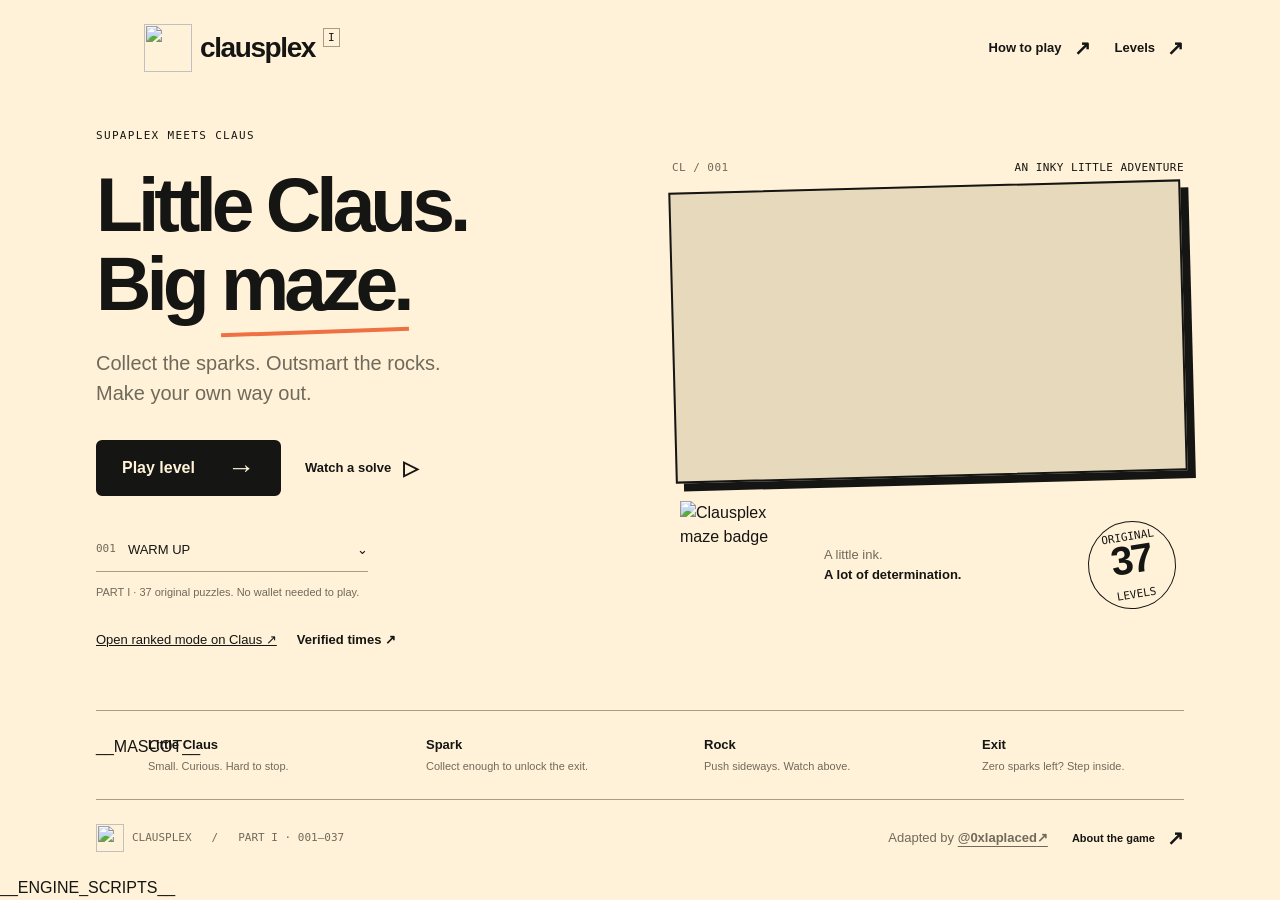
==== index.html @ 15321ad8 "Add opt-in server-verified replay leaderboards" ====
<!doctype html>
<html lang="en"><head><meta charset="utf-8"><meta name="viewport" content="width=device-width,initial-scale=1,viewport-fit=cover"><meta name="theme-color" content="#fff2d8"><title>Clausplex Part I — little Claus, big maze</title><link rel="stylesheet" href="theme.css"></head>
<body><a class="skip" href="#main">Skip to game</a>
<header class="masthead"><a class="wordmark" href="index.html" aria-label="Clausplex home"><img class="project-mark" src="logo.svg" width="48" height="48" alt="">clausplex<span class="edition">I</span></a><nav aria-label="Main menu"><button class="text-button" id="help-open">How to play <span aria-hidden="true">↗</span></button><button class="text-button" id="levels-open">Levels <span aria-hidden="true">↗</span></button></nav></header>
<main id="main">
<section id="home" class="home" aria-labelledby="home-title">
<div class="intro"><p class="eyebrow">SUPAPLEX MEETS CLAUS</p><h1 id="home-title">Little Claus.<br>Big <em>maze.</em></h1><p class="lead">Collect the sparks. Outsmart the rocks.<br>Make your own way out.</p><div class="start-row"><button id="start" class="button primary">Play level <span aria-hidden="true">→</span></button><button id="watch" class="text-button">Watch a solve <span aria-hidden="true">▷</span></button></div><p id="boot-error" role="alert" hidden></p><button id="selected-level" class="level-choice" aria-label="Choose a starting level"><span class="mono">001</span><span id="selected-name">WARM UP</span><span aria-hidden="true">⌄</span></button><p class="fine">PART I · 37 original puzzles. No wallet needed to play.</p><div class="rank-options"><label id="ranked-option" hidden><input type="checkbox" id="ranked-mode"> Ranked attempt <span class="fine">Fixed puzzle seed. Submit after winning.</span></label><a id="ranked-link" href="https://claus.si/c/clausplex" target="_blank" rel="noopener noreferrer">Open ranked mode on Claus ↗</a><button class="text-button" id="board-open">Verified times ↗</button></div></div>
<div class="hero-art"><div class="art-caption"><span class="mono">CL / 001</span><span>AN INKY LITTLE ADVENTURE</span></div><div class="board-frame"><canvas id="preview" aria-busy="true" width="320" height="176" role="img" aria-label="Preview of the first maze with Claus, rocks and sparks"></canvas></div><div class="art-foot"><img class="hero-project-mark" src="logo.svg" width="128" height="128" alt="Clausplex maze badge"><p>A little ink.<br><b>A lot of determination.</b></p><span class="edition-stamp">ORIGINAL<br><strong>37</strong><br>LEVELS</span></div></div>
</section>
<section id="play" class="play" hidden aria-label="Clausplex game">
<div class="game-heading"><div><p class="eyebrow" id="mode-label">LEVEL <span id="level-number">001</span> / 37</p><h1 id="level-title">WARM UP</h1></div><div class="game-actions"><button id="pause" class="icon-button" aria-label="Pause game" title="Pause (P)"><svg viewBox="0 0 24 24" aria-hidden="true"><path d="M8 5v14M16 5v14"/></svg></button><button id="restart" class="icon-button" aria-label="Restart level" title="Restart (R)"><svg viewBox="0 0 24 24" aria-hidden="true"><path d="M4 10a8 8 0 1 1 1 8M4 4v6h6"/></svg></button><button id="leave" class="icon-button" aria-label="Back to home" title="Home"><svg viewBox="0 0 24 24" aria-hidden="true"><path d="m10 5-7 7 7 7M3 12h18"/></svg></button></div></div>
<div class="game-shell"><div class="hud"><div><span class="hud-icon seed" aria-hidden="true"></span><span class="stat-label">SPARKS</span><strong id="remaining">19</strong></div><div><span class="hud-icon disk" aria-hidden="true"></span><span class="stat-label">RED DISKS</span><strong id="red">0</strong></div><div class="time-stat"><span class="stat-label">TIME</span><strong id="time">00:00</strong></div></div>
<div class="viewport" id="viewport"><span id="actor" aria-hidden="true">__MASCOT__</span><canvas id="canvas" tabindex="0" aria-label="Clausplex. Move with arrow keys. Hold Space and a direction to collect an adjacent object." aria-describedby="keyboard-help"></canvas><div id="loading" class="overlay"><span class="overlay-mascot" aria-hidden="true">__MASCOT__</span><h2>Getting Claus ready.</h2><p id="load-status" role="status">Opening the maze…</p><button class="button primary" id="retry-load" hidden>Try loading again</button></div><div id="pause-overlay" class="overlay" hidden><span class="overlay-mascot" aria-hidden="true">__MASCOT__</span><h2>A little breather.</h2><p>The maze can wait.</p><button class="button primary" id="resume">Resume <span aria-hidden="true">→</span></button></div><div id="result" class="overlay" hidden><span class="overlay-mascot" aria-hidden="true">__MASCOT__</span><p id="result-kicker" class="eyebrow"></p><h2 id="result-title"></h2><p id="result-copy"></p><button class="button primary" id="result-action"></button><button class="text-button" id="result-home">Back to home</button></div></div>
<div class="game-bar"><p id="keyboard-help"><kbd>↑ ↓ ← →</kbd> move <span class="separator">/</span> <kbd>Space</kbd> + direction: grab <span class="separator">/</span> <kbd>P</kbd> pause</p><span class="live-label" id="live-label">LITTLE CLAUS. BIG PLANS.</span></div></div>
<div class="touch-controls" aria-label="Touch controls"><div class="dpad"><button data-key="38" class="up" aria-label="Up">↑</button><button data-key="37" class="left" aria-label="Left">←</button><button data-key="40" class="down" aria-label="Down">↓</button><button data-key="39" class="right" aria-label="Right">→</button></div><div class="touch-action"><button data-key="32" aria-label="Grab an adjacent object; hold and choose a direction">GRAB</button><span>Hold + direction</span></div></div>
<section id="rank-result" class="rank-result" hidden aria-labelledby="rank-title"><h2 id="rank-title">Keep your time.</h2><p id="rank-summary"></p><form id="rank-form"><label for="rank-name">Public name</label><input id="rank-name" name="name" minlength="3" maxlength="24" pattern="[A-Za-z0-9][A-Za-z0-9 ._\-]{2,23}" required autocomplete="nickname" placeholder="Little Claus"><label class="check-line"><input type="checkbox" id="rank-assisted"> I used a solve, script or other assistance.</label><label class="check-line"><input type="checkbox" id="rank-consent" required> Publish my name, inputs and verified time on the public leaderboard.</label><button class="button primary" id="rank-save" type="submit">Submit replay</button></form><p id="rank-status" role="status"></p><button class="text-button" id="rank-check" hidden>Check verification</button><p class="fine">Up to 6 submissions per UTC day, at least 60 seconds apart. No prizes. Known original solves are listed as assisted.</p></section><p class="play-note" id="play-note">Sparks first. Exit next. Progress is not saved; choose any puzzle from Levels.</p>
</section>
<section class="field-guide" aria-label="Meet the maze"><div><span class="tile-icon actor-icon">__MASCOT__</span><p><b>Little Claus</b><span>Small. Curious. Hard to stop.</span></p></div><div><span class="tile-icon" data-tile="4"></span><p><b>Spark</b><span>Collect enough to unlock the exit.</span></p></div><div><span class="tile-icon" data-tile="1"></span><p><b>Rock</b><span>Push sideways. Watch above.</span></p></div><div><span class="tile-icon" data-tile="7"></span><p><b>Exit</b><span>Zero sparks left? Step inside.</span></p></div></section>
</main>
<footer><span class="footer-edition"><img class="footer-project-mark" src="logo.svg" width="28" height="28" alt="">CLAUSPLEX <span class="footer-slash">/</span> PART I · 001–037</span><div class="footer-links"><span class="creator-credit">Adapted by <a href="https://x.com/0xlaplaced" target="_blank" rel="noopener noreferrer" aria-label="0xlaplaced on X" title="Open X profile. If blocked by the host, use Open link in new tab from your browser’s context menu.">@0xlaplaced<span aria-hidden="true"> ↗</span></a></span><button class="text-button" id="credits-open">About the game <span aria-hidden="true">↗</span></button></div></footer>
<p class="sr-only" id="announcer" role="status" aria-live="polite"></p><pre id="diagnostics" hidden></pre>
<dialog id="levels-dialog" aria-labelledby="levels-title"><div class="dialog-top"><div><p class="eyebrow">PART I · LEVELS 001–037</p><h2 id="levels-title">37 ways to find a way.</h2></div><button class="close" data-close aria-label="Close level picker">×</button></div><label class="search-label" for="level-search">Level number or name</label><input id="level-search" type="search" placeholder="Try 12 or Warm Up" autocomplete="off"><p id="search-count" class="fine" role="status"></p><div id="level-grid" class="level-grid"></div><p class="fine" id="empty-levels" hidden>No levels match. Try a number or a shorter name.</p></dialog>
<dialog id="help-dialog" aria-labelledby="help-title"><div class="dialog-top"><div><p class="eyebrow">FEW KEYS. PLENTY TO THINK ABOUT.</p><h2 id="help-title">A few rules for the road.</h2></div><button class="close" data-close aria-label="Close help">×</button></div><div class="help-grid"><div><h3>1. Make a path</h3><p>Use the arrow keys to move and clear the circuit tiles. Push rocks sideways when there is room. They fall, so be careful underneath.</p></div><div><h3>2. Find the sparks</h3><p>Bring the spark counter to zero, then step into the exit. Hold <kbd>Space</kbd> and a direction to collect an adjacent object without moving. After a win, choose Next level to continue.</p></div><div><h3>3. Read the room</h3><p>Arrow ports let you pass in the marked directions. Some change gravity. Terminals detonate yellow disks. Collect red disks, then hold <kbd>Space</kbd> to place one.</p></div><div><h3>4. Take your time</h3><p>Press <kbd>P</kbd> to pause and <kbd>R</kbd> to restart. On touchscreens, use the direction pad and hold GRAB with a direction. Leaving the page ends the current attempt.</p></div></div><p class="note">Part I runs the first 37 original OpenSupaplex levels unchanged. Movement, falling objects and puzzle solutions follow the original rules.</p><button class="button primary" data-close>Got it <span aria-hidden="true">→</span></button></dialog>
<dialog id="credits-dialog" aria-labelledby="credits-title"><div class="dialog-top"><div><p class="eyebrow">A SMALL REIMAGINING</p><h2 id="credits-title">From Supaplex to Clausplex.</h2></div><button class="close" data-close aria-label="Close credits">×</button></div><p>An independent community game inspired by the world of Claus. This is not an official Claus game.</p><p>Engine: Sergio Padrino and OpenSupaplex contributors (GPLv3). Supaplex: Philip Jespersen and Michael Stopp. The first 37 original levels are preserved in Part I. Claus uses the brand’s own character asset; terrain artwork and interface were made for this adaptation.</p><p>Adapted by <strong>@0xlaplaced</strong> · X: <a class="profile-address" href="https://x.com/0xlaplaced" target="_blank" rel="noopener noreferrer">x.com/0xlaplaced</a></p><p>This game is silent. Unsubmitted progress and attempts are not saved between visits. Ranked attempts are optional; submitted names and replays are public. You can return to any puzzle from Levels.</p><p><a href="licenses.html">Source code and licenses</a> are available with this release.</p><button class="button primary" data-close>Back to game <span aria-hidden="true">→</span></button></dialog>
<dialog id="board-dialog" aria-labelledby="board-title"><div class="dialog-top"><div><p class="eyebrow">PART I / SERVER VERIFIED</p><h2 id="board-title">Find your best way.</h2></div><button class="close" data-close aria-label="Close verified times">×</button></div><div class="board-filters"><label for="board-level">Level<select id="board-level"></select></label><label for="board-category">Category<select id="board-category"><option value="standard">Standard</option><option value="assisted">Assisted / original solves</option></select></label><button class="text-button" id="board-refresh">Refresh</button></div><p id="board-status" role="status"></p><div class="board-table"><table><caption class="sr-only">Top ten verified times for the selected level and category</caption><thead><tr><th scope="col">Rank</th><th scope="col">Player</th><th scope="col">Time</th></tr></thead><tbody id="board-rows"></tbody></table></div><p class="fine">Time uses verified simulation steps at 35 steps per second, excluding pauses. Replays prove a valid solution, not human play. Names are unverified aliases. New submissions wait for scheduled verification, usually a few minutes.</p></dialog><script src="data.js" defer></script><script src="rankings.js" defer></script>
__ENGINE_SCRIPTS__
<script src="app.js" defer></script></body></html>
---- theme.css ----
/* Shared Clausplex theme. The sprite compiler uses the same named palette. */
@font-face{font-family:Bricolage;src:url([data-uri]) format('woff2');font-weight:100 900;font-display:swap}
:root{color-scheme:light;--paper:#fff2d8;--ink:#151513;--paper-raised:#e7d9bc;--terrain:#cabb9c;--accent:#ef7042;--metal:#4a514b;--danger:#ad392c;--muted:#706a5b;--gold:#ddaf68;--sage:#71968f;--line:#a89d84;--deep:#254f44;--glow:#f7b577;--warning:#bf8428;--smoke:#b9b29e;--white:#fff9ed;--bg:var(--paper);--text:var(--ink);--text-muted:var(--muted);--border:var(--line);--action:var(--ink);--action-text:var(--paper);--action-hover:var(--metal);--error:var(--danger);--focus:var(--deep);--space-1:.25rem;--space-2:.5rem;--space-3:.75rem;--space-4:1rem;--space-5:1.25rem;--space-6:1.5rem;--space-8:2rem;--space-10:2.5rem;--space-12:3rem;--space-16:4rem;--space-20:5rem;--control:2.75rem;--radius:.375rem;--font-ui:Bricolage,Arial,sans-serif;--font-mono:'SFMono-Regular',Consolas,monospace;--text-xs:.6875rem;--text-sm:.8125rem;--text-md:1rem;--text-lg:1.25rem;--text-xl:1.75rem;--text-2xl:2.5rem;--text-hero:clamp(3.125rem,5.5vw,5.25rem);--line-body:1.5;--line-title:1.04;--tracking-wide:.12em;--border-width:1px;--border-strong:2px;--rule:var(--border-width) solid var(--border);--focus-ring:3px solid var(--focus);--page:72rem;--hero-min:24rem;--dialog:48rem;--game-width:58rem;--stage-width:calc((100svh - 16rem)*20/11);--quick:140ms;--ease:cubic-bezier(.2,.7,.2,1)}
*{box-sizing:border-box}body{margin:0;background:var(--bg);color:var(--text);font:var(--text-md)/var(--line-body) var(--font-ui);-webkit-font-smoothing:antialiased}button,input,a{-webkit-tap-highlight-color:transparent}button,input{font:inherit}button{cursor:pointer}button:disabled{opacity:.5;cursor:wait}button:focus-visible,a:focus-visible,input:focus-visible,canvas:focus-visible{outline:var(--focus-ring);outline-offset:var(--space-1)}button,a{touch-action:manipulation}button{color:var(--text)}a{color:inherit}button:active{transform:translateY(1px)}svg{display:block;width:100%;height:100%}svg path{stroke-linecap:round;stroke-linejoin:round}.masthead{max-width:var(--page);margin:auto;min-height:6rem;display:flex;align-items:center;justify-content:space-between;padding:var(--space-6) var(--space-8) var(--space-6) var(--space-20);gap:var(--space-4)}.wordmark{font-weight:750;font-size:var(--text-xl);text-decoration:none;display:flex;align-items:center;gap:var(--space-2);letter-spacing:-.05em}.brand-mark{width:2rem;height:2rem}.edition{font:var(--text-xs) var(--font-mono);border:var(--rule);padding:.125rem var(--space-1);align-self:start;letter-spacing:0;margin-block-start:var(--space-1)}nav{display:flex;gap:var(--space-6)}.text-button{border:0;background:transparent;padding:var(--space-2) 0;font-size:var(--text-sm);font-weight:600;min-height:var(--control);display:inline-flex;align-items:center;justify-content:center;gap:var(--space-3)}.text-button:hover{text-decoration:underline;text-underline-offset:var(--space-1)}.text-button span{font-size:var(--text-lg)}main{max-width:var(--page);padding:0 var(--space-8);margin:auto}.home{display:grid;grid-template-columns:1fr 1fr;gap:var(--space-12);align-items:center;padding:var(--space-10) 0 var(--space-16)}.eyebrow{font:500 var(--text-xs)/var(--line-body) var(--font-mono);letter-spacing:var(--tracking-wide);margin:0 0 var(--space-5)}h1,h2,h3,p{margin-block-start:0}h1{font-size:var(--text-hero);letter-spacing:-.065em;line-height:var(--line-title);font-weight:650;margin-block-end:var(--space-6)}h1 em{font-style:normal;position:relative}h1 em:after{content:'';height:var(--space-1);background:var(--accent);position:absolute;inset:auto 0 -.1em;transform:rotate(-2deg)}.lead{font-size:var(--text-lg);line-height:1.5;margin-block-end:var(--space-8);color:var(--text-muted)}.start-row{display:flex;align-items:center;gap:var(--space-6);margin-block-end:var(--space-8)}.button{min-height:3.25rem;border:var(--border-strong) solid var(--action);padding:var(--space-3) var(--space-6);font-size:var(--text-md);font-weight:600;display:inline-flex;align-items:center;justify-content:center;gap:var(--space-8);border-radius:var(--radius);transition:background var(--quick) var(--ease),color var(--quick) var(--ease)}.primary{background:var(--action);color:var(--action-text)}.primary:hover{background:var(--action-hover);border-color:var(--action-hover)}.button span{font-size:var(--text-xl);line-height:1}.level-choice{display:flex;align-items:center;gap:var(--space-3);min-height:var(--control);padding:var(--space-2) 0;border:0;border-block-end:var(--rule);background:transparent;min-width:17rem;font-size:var(--text-sm);text-align:start}.level-choice:hover{border-color:var(--text)}.level-choice span:last-child{margin-inline-start:auto}.mono{font-family:var(--font-mono);font-size:var(--text-xs);color:var(--text-muted)}.fine{font-size:var(--text-xs);color:var(--text-muted);line-height:1.6;margin:var(--space-3) 0 0}.hero-art{align-self:stretch;display:flex;flex-direction:column;justify-content:center;min-width:0;padding-block-start:var(--space-6)}.art-caption{display:flex;justify-content:space-between;gap:var(--space-3);font:var(--text-xs) var(--font-mono);letter-spacing:.04em;margin-block-end:var(--space-3)}.board-frame{border:var(--border-strong) solid var(--ink);padding:var(--space-2);background:var(--paper-raised);transform:rotate(-2deg);box-shadow:var(--space-2) var(--space-2) 0 var(--ink)}#preview{display:block;width:100%;height:auto;image-rendering:pixelated}.art-foot{display:flex;align-items:center;gap:var(--space-4);margin-block-start:var(--space-6);padding-inline:var(--space-4)}.hero-mascot{display:block;width:7rem;height:7rem;transform:rotate(9deg)}.art-foot p{font-size:var(--text-sm);margin:0;color:var(--text-muted)}.art-foot b{color:var(--text);font-weight:600}.edition-stamp{margin-inline-start:auto;line-height:1;font:var(--text-xs) var(--font-mono);text-align:center;transform:rotate(-9deg);border:var(--border-width) solid var(--ink);border-radius:50%;width:5.5rem;height:5.5rem;display:flex;flex-direction:column;justify-content:center;align-items:center}.edition-stamp strong{font:700 var(--text-2xl)/.8 var(--font-ui);letter-spacing:-.05em}.field-guide{border-block:var(--rule);display:grid;grid-template-columns:repeat(4,1fr);gap:var(--space-6);padding-block:var(--space-6)}.field-guide>div{display:flex;align-items:center;gap:var(--space-3)}.field-guide p{margin:0;font-size:var(--text-sm)}.field-guide b,.field-guide p span{display:block}.field-guide p span{font-size:var(--text-xs);color:var(--text-muted);margin-block-start:var(--space-1)}.tile-icon{width:var(--space-10);height:var(--space-10);display:block;flex:none;background-size:4000% 100%;image-rendering:pixelated}footer{max-width:var(--page);padding:var(--space-4) var(--space-8);margin:auto;display:flex;align-items:center;justify-content:space-between;font:var(--text-xs) var(--font-mono);color:var(--text-muted);gap:var(--space-4)}.footer-slash{margin-inline:var(--space-3)}footer .text-button{font-family:var(--font-ui);font-size:var(--text-xs)}.play{max-width:min(var(--game-width),var(--stage-width));margin:auto;padding:var(--space-3) 0 var(--space-6)}.game-heading{display:flex;justify-content:space-between;align-items:center;margin-block-end:var(--space-3);gap:var(--space-4)}.game-heading .eyebrow{margin-block-end:var(--space-1)}.game-heading h1{font-size:var(--text-xl);letter-spacing:-.035em;margin:0;font-weight:650}.game-actions{display:flex;gap:var(--space-2)}.icon-button{background:transparent;border:var(--rule);border-radius:var(--radius);width:var(--control);height:var(--control);padding:var(--space-3)}.icon-button svg{fill:none;stroke:currentColor;stroke-width:1.7}.icon-button:hover{background:var(--paper-raised);border-color:var(--ink)}.game-shell{border:var(--border-strong) solid var(--ink);border-radius:var(--radius);overflow:hidden}.hud{background:var(--ink);color:var(--paper);display:flex;align-items:center;gap:var(--space-6);padding:var(--space-3) var(--space-4);font:var(--text-xs) var(--font-mono)}.hud>div{display:flex;align-items:center;gap:var(--space-2)}.hud strong{font-size:var(--text-lg);font-weight:500;line-height:1;min-width:2ch}.hud .time-stat{margin-inline-start:auto}.stat-label{font-size:var(--text-xs);letter-spacing:.035em}.hud-icon{width:var(--space-3);height:var(--space-3);display:inline-block}.seed{background:var(--accent);transform:rotate(45deg);border:var(--border-width) solid var(--glow)}.disk{background:var(--danger);border:var(--border-width) solid var(--paper)}.viewport{aspect-ratio:20/11;overflow:hidden;position:relative;background:var(--paper)}#canvas{display:block;width:100%;height:auto;image-rendering:pixelated;outline-offset:-4px!important}.overlay{position:absolute;inset:0;background:var(--paper);display:flex;flex-direction:column;align-items:center;justify-content:center;text-align:center;padding:var(--space-6)}.overlay-mascot{width:5rem;height:5rem;display:block;margin-block-end:var(--space-4)}.overlay h2{font-size:var(--text-2xl);line-height:var(--line-title);letter-spacing:-.05em;margin-block-end:var(--space-3)}.overlay p{color:var(--text-muted);font-size:var(--text-sm);margin-block-end:var(--space-5)}.overlay .button{min-height:var(--control);padding:var(--space-2) var(--space-5)}.overlay .eyebrow{margin-block-end:var(--space-3)}.game-bar{border-block-start:var(--rule);display:flex;justify-content:space-between;align-items:center;gap:var(--space-3);padding:var(--space-2) var(--space-3);min-height:var(--space-10)}.game-bar p{font-size:var(--text-xs);margin:0;color:var(--text-muted)}kbd{font:inherit;color:var(--text);font-weight:600} .separator{padding-inline:var(--space-2);color:var(--border)}.live-label{font:var(--text-xs) var(--font-mono);letter-spacing:.04em}.play-note{text-align:center;color:var(--text-muted);font-size:var(--text-xs);margin:var(--space-3) 0 0}.touch-controls{display:none;justify-content:space-between;align-items:center;padding-block-start:var(--space-5);max-width:24rem;margin:auto;user-select:none;-webkit-user-select:none}.dpad{display:grid;grid-template:repeat(2,3.25rem)/repeat(3,3.25rem);gap:var(--space-1)}.touch-controls button{touch-action:none;border:var(--rule);background:var(--paper-raised);border-radius:var(--radius);font:var(--text-xl) var(--font-ui);color:var(--ink);min-width:3.25rem;min-height:3.25rem;user-select:none;-webkit-user-select:none;-webkit-touch-callout:none}.touch-controls button.held{background:var(--ink);color:var(--paper)}.up{grid-area:1/2}.left{grid-area:2/1}.down{grid-area:2/2}.right{grid-area:2/3}.touch-action{display:flex;flex-direction:column;align-items:center;gap:var(--space-2)}.touch-action button{width:4rem;height:4rem;border-radius:50%;background:var(--ink);color:var(--paper);font-size:var(--text-md)}.touch-action span{font-size:var(--text-xs);color:var(--text-muted)}body.is-playing .field-guide{display:none}body.is-playing .masthead{min-height:5rem;padding-block:var(--space-4)}body.is-playing footer{padding-block:0}body.is-playing nav{gap:var(--space-4)}dialog{width:min(var(--dialog),calc(100% - var(--space-8)));max-height:calc(100svh - var(--space-8));padding:var(--space-8);color:var(--text);background:var(--paper);border:var(--border-strong) solid var(--ink);border-radius:var(--radius);overscroll-behavior:contain}dialog::backdrop{background:var(--ink);opacity:.55}.dialog-top{display:flex;justify-content:space-between;align-items:flex-start;gap:var(--space-4);margin-block-end:var(--space-6)}.dialog-top .eyebrow{margin-block-end:var(--space-3)}h2{font-size:var(--text-2xl);font-weight:650;line-height:1.1;letter-spacing:-.05em;margin-block-end:var(--space-4)}.close{border:var(--rule);background:transparent;min-width:var(--control);height:var(--control);border-radius:50%;font-size:var(--text-xl)}.close:hover{background:var(--paper-raised)}.search-label{font-size:var(--text-sm);display:block;margin-block-end:var(--space-2)}input[type=search]{width:100%;min-height:var(--control);padding:var(--space-3);background:var(--white);color:var(--text);border:var(--rule);border-radius:var(--radius)}.level-grid{display:grid;grid-template-columns:repeat(3,1fr);gap:var(--space-2);margin-block-start:var(--space-4);max-height:55svh;overflow:auto;padding:var(--space-1)}.level-grid button{text-align:start;padding:var(--space-3);min-height:4.5rem;border:var(--rule);border-radius:var(--radius);background:transparent;line-height:1.3;font-size:var(--text-xs)}.level-grid button span{display:block;font:var(--text-xs) var(--font-mono);color:var(--text-muted);margin-block-end:var(--space-2)}.level-grid button:hover{background:var(--paper-raised);border-color:var(--ink)}.level-grid button[aria-pressed=true]{border-color:var(--ink);box-shadow:inset 0 0 0 var(--border-width) var(--ink)}.help-grid{display:grid;grid-template-columns:1fr 1fr;gap:var(--space-6)}h3{font-size:var(--text-lg);letter-spacing:-.02em;margin-block-end:var(--space-3)}dialog p{font-size:var(--text-sm);line-height:1.65}.note{padding:var(--space-4);background:var(--paper-raised);margin-block:var(--space-5)}.skip{position:absolute;inset-block-start:var(--space-3);inset-inline-start:var(--space-3);background:var(--ink);color:var(--paper);padding:var(--space-3);z-index:10;transform:translateY(-200%)}.skip:focus{transform:none}.sr-only{position:absolute;width:1px;height:1px;padding:0;margin:-1px;overflow:hidden;clip:rect(0,0,0,0);white-space:nowrap;border:0}#diagnostics{white-space:pre-wrap;word-break:break-all;font-size:var(--text-xs);padding:var(--space-4);max-width:var(--page);margin:auto;background:var(--paper-raised)}[hidden]{display:none!important}
@media(max-width:900px){.home{gap:var(--space-8)}.live-label{display:none}.field-guide{grid-template-columns:1fr 1fr}.masthead{padding-inline:var(--space-20) var(--space-8)}.intro .fine{max-width:18rem}}
@media(max-width:700px){:root{--stage-width:100%;--text-hero:clamp(3rem,11vw,4rem)}.masthead{padding:var(--space-5) var(--space-4) var(--space-5) var(--space-20);min-height:5.5rem}.wordmark{font-size:var(--text-lg)}.brand-mark{display:none}.edition{display:none}nav{gap:var(--space-3)}nav .text-button{font-size:var(--text-xs);gap:var(--space-1)}nav .text-button span{font-size:var(--text-sm)}main{padding-inline:var(--space-4)}.home{grid-template-columns:1fr;padding-block:var(--space-6) var(--space-8);gap:var(--space-6)}.intro .eyebrow{margin-block-end:var(--space-4)}h1{margin-block-end:var(--space-5)}.lead{font-size:var(--text-md);margin-block-end:var(--space-6)}.start-row{margin-block-end:var(--space-5);gap:var(--space-5)}.button{padding-inline:var(--space-5);gap:var(--space-6);min-height:3rem}.intro .fine{max-width:none}.hero-art{padding-block-start:var(--space-4);max-width:32rem}.art-foot{margin-block-start:var(--space-4)}.hero-mascot{width:5rem;height:5rem}.edition-stamp{width:4.5rem;height:4.5rem;font-size:.6rem}.edition-stamp strong{font-size:var(--text-xl)}.field-guide{gap:var(--space-5) var(--space-3);padding-block:var(--space-5)}.tile-icon{width:var(--space-8);height:var(--space-8)}.field-guide p{font-size:var(--text-xs)}.field-guide p span{font-size:.625rem}.play{padding-block-start:var(--space-3)}.game-heading h1{font-size:var(--text-lg)}.game-actions{gap:var(--space-1)}.icon-button{width:var(--space-10);height:var(--space-10);padding:var(--space-2)}.hud{gap:var(--space-3);padding:var(--space-3)}.hud .stat-label{font-size:.55rem}.hud>div{gap:var(--space-1)}.hud strong{font-size:var(--text-md)}.hud-icon{width:.6rem;height:.6rem}.game-bar{padding-inline:var(--space-2);justify-content:center}.game-bar p{font-size:.6rem}.separator{padding-inline:var(--space-1)}.touch-controls{display:flex}.overlay{padding:var(--space-3)}.overlay h2{font-size:var(--text-xl);margin-block-end:var(--space-2)}.overlay-mascot{width:var(--space-12);height:var(--space-12);margin-block-end:var(--space-2)}.overlay p{font-size:var(--text-xs);margin-block-end:var(--space-3)}.overlay .button{font-size:var(--text-sm);min-height:var(--space-10);padding:var(--space-1) var(--space-4)}.overlay .text-button{min-height:var(--space-8);font-size:var(--text-xs)}.overlay .eyebrow{font-size:.6rem;margin-block-end:var(--space-2)}footer{padding-inline:var(--space-4);font-size:.55rem;gap:var(--space-2)}.footer-slash{margin-inline:var(--space-1)}footer .text-button{font-size:.625rem}dialog{padding:var(--space-5);width:calc(100% - var(--space-6))}h2{font-size:var(--text-xl)}.dialog-top .eyebrow{font-size:.6rem}.level-grid{grid-template-columns:repeat(2,1fr)}.help-grid{grid-template-columns:1fr;gap:var(--space-4)}.close{min-width:var(--space-10);height:var(--space-10)}body.is-playing .masthead{padding-block:var(--space-4)}}
@media(max-width:360px){.masthead{padding-inline-start:var(--space-20);gap:var(--space-2)}.wordmark{font-size:var(--text-md)}nav{gap:var(--space-2)}nav .text-button{font-size:.6rem}.start-row{gap:var(--space-4)}.start-row .text-button{font-size:var(--text-xs)}.field-guide{grid-template-columns:1fr}.game-heading{gap:var(--space-2)}.game-heading h1{font-size:var(--text-md)}.icon-button{width:2.25rem;height:2.25rem}.stat-label{font-size:.5rem!important}.hud{padding-inline:var(--space-2);gap:var(--space-2)}.game-bar p{font-size:.55rem}.touch-action span{font-size:.6rem}.dpad{grid-template:repeat(2,3rem)/repeat(3,3rem)}.touch-controls button{min-width:3rem;min-height:3rem}.play-note{font-size:.625rem}.overlay-mascot{display:none}.overlay h2{font-size:var(--text-lg)}}
@media(prefers-reduced-motion:reduce){*,*:before,*:after{animation:none!important;transition:none!important;scroll-behavior:auto!important}}
/* Short screens and small phones keep navigation and result actions reachable. */
.game-heading>div:first-child,.intro{min-width:0}.game-heading h1{overflow-wrap:anywhere}.overlay{overflow:auto}input[type=search]{border-color:var(--muted)}.level-choice{min-width:0;width:min(100%,17rem)}
@media(max-width:360px){.masthead{flex-wrap:wrap}.overlay #result-copy,.overlay #result-kicker{display:none}.start-row{flex-wrap:wrap;gap:var(--space-3)}.start-row .button{white-space:nowrap}.art-caption{font-size:.55rem;letter-spacing:0}}
@media(forced-colors:active){button{border:var(--border-width) solid ButtonText}button:focus-visible,a:focus-visible,input:focus-visible{outline:var(--focus-ring)}.hud-icon{forced-color-adjust:none}}
/* Version 0.2: one shared character, quieter terrain, a complete game in view. */
:root{--stage-width:calc((100svh - 19rem)*20/11);--text-hero:clamp(3.25rem,6vw,5.5rem)}
.mascot-image{display:block;width:100%;height:100%}.mascot-image svg{overflow:visible}.claus-pupils{transform:translate(var(--look-x,0),var(--look-y,0))}
.masthead{padding-inline:var(--space-8)}.brand-mark{width:2.25rem;height:2.25rem}.home{padding-block:var(--space-8) var(--space-12);gap:var(--space-16)}
.hero-mascot{width:8rem;height:8rem;transform:rotate(5deg)}.hero-art{padding-block-start:0}.board-frame{transform:rotate(-1.5deg)}.art-foot{padding-inline:var(--space-2)}
#actor{position:absolute;width:5%;height:9.09091%;z-index:1;pointer-events:none;will-change:left,top;filter:drop-shadow(0 1px 0 var(--paper));padding:0;transform-origin:50% 80%}
#actor.walking{transform:rotate(-3deg)}.overlay{z-index:2}.actor-icon{padding:0}.game-shell{box-shadow:0 var(--space-2) 0 var(--paper-raised)}.game-heading{margin-block-end:var(--space-4)}.game-bar{padding-block:var(--space-3)}
.overlay h2{max-width:22ch}.overlay p{max-width:42ch}.overlay .button{min-height:3rem}.overlay .text-button{margin-block-start:var(--space-2)}
#canvas{aspect-ratio:20/11}.is-playing .masthead{min-height:4.5rem}.play-note{margin-block-start:var(--space-4)}.is-playing footer{margin-block-start:var(--space-2)}
@media(max-width:900px){.home{gap:var(--space-8)}.masthead{padding-inline:var(--space-8)}}
@media(max-width:700px){:root{--stage-width:100%}.masthead{padding-inline:var(--space-4);gap:var(--space-2)}.wordmark{font-size:var(--text-xl)}.brand-mark{display:block;width:var(--space-8);height:var(--space-8)}.home{gap:var(--space-6);padding-block:var(--space-5) var(--space-8)}.hero-mascot{width:6rem;height:6rem}.game-bar{padding-block:var(--space-2)}.overlay-mascot{width:var(--space-10);height:var(--space-10);margin-block-end:var(--space-2)}.overlay h2{font-size:var(--text-xl)}.overlay .eyebrow{margin-block-end:var(--space-1)}.overlay #result-copy{display:none}.overlay .button{min-height:var(--control)}.overlay .text-button{min-height:var(--space-8);margin:0}.art-caption{font-size:.6rem}.touch-controls{padding-block-start:var(--space-6)}.play-note{max-width:30ch;margin-inline:auto}}
@media(max-width:360px){.masthead{padding-inline:var(--space-4);flex-wrap:nowrap}.wordmark{font-size:var(--text-lg)}.brand-mark{width:var(--space-6);height:var(--space-6)}nav{gap:var(--space-3)}nav .text-button{font-size:.625rem}nav .text-button span{display:none}.overlay #result-kicker{display:block}.overlay h2{font-size:var(--text-lg)}.hero-mascot{width:5rem;height:5rem}.art-caption{font-size:.5rem}}
#boot-error{color:var(--error);font-size:var(--text-sm);max-width:36ch;margin-block:0 var(--space-4)}
@media(max-width:700px){.icon-button{width:var(--control);height:var(--control)}.close{min-width:var(--control);height:var(--control)}}

/* Claus reserves the top-left 80 by 80 pixels for its shell logo. */
.masthead{padding-inline-start:var(--space-20)}
@media(max-width:700px){.masthead,body.is-playing .masthead{display:grid;grid-template-columns:1fr;padding:var(--space-3) var(--space-4) var(--space-2) var(--space-20);min-height:6rem;gap:0}.masthead nav{justify-content:flex-start;gap:var(--space-5)}.masthead .brand-mark{display:none}.masthead .wordmark{font-size:var(--text-xl)}}

/* Release credits stay readable and wrap without crowding the game. */
footer{flex-wrap:wrap;font-size:var(--text-xs)}.footer-links{display:flex;align-items:center;flex-wrap:wrap;gap:var(--space-6)}.creator-credit{font:var(--text-sm)/var(--line-body) var(--font-ui)}.creator-credit strong{font-weight:600}.profile-address{font-family:var(--font-mono);overflow-wrap:anywhere;user-select:all}
@media(max-width:700px){footer{gap:0;font-size:var(--text-xs);padding-block:var(--space-3)}.footer-links{width:100%;justify-content:space-between;gap:var(--space-3)}footer .text-button{font-size:var(--text-sm)}.creator-credit{font-size:var(--text-sm)}}

/* The project badge is distinct from the playable Claus character. */
.project-mark{display:block;width:3rem;height:3rem;flex:none}.hero-project-mark{display:block;width:8rem;height:8rem;flex:none}.footer-edition{display:flex;align-items:center;gap:var(--space-2)}.footer-project-mark{display:block;width:1.75rem;height:1.75rem;flex:none}.creator-credit a{display:inline-flex;align-items:center;min-height:var(--control);font-weight:600;text-underline-offset:var(--space-1)}.creator-credit a:hover{text-decoration-thickness:var(--border-strong)}
@media(max-width:700px){.project-mark{width:var(--space-10);height:var(--space-10)}.hero-project-mark{width:6rem;height:6rem}.art-foot p{min-width:0}.footer-edition{gap:var(--space-2)}.footer-edition .footer-slash{margin-inline:0}}
@media(max-width:360px){.project-mark{width:var(--space-8);height:var(--space-8)}.hero-project-mark{width:var(--space-16);height:var(--space-16)}.art-foot{gap:var(--space-2)}.art-foot p{font-size:var(--text-xs);overflow-wrap:anywhere}.edition-stamp{width:var(--space-16);height:var(--space-16);flex:none}.masthead .wordmark{font-size:var(--text-lg)}}

/* Optional ranked attempts share the game's existing controls and palette. */
.rank-options{margin-block-start:var(--space-4);display:flex;flex-wrap:wrap;gap:var(--space-2) var(--space-5);align-items:center;font-size:var(--text-sm)}.rank-options label{display:block;width:100%}.rank-options .fine{display:block;margin-inline-start:var(--space-6)}input[type=checkbox]{accent-color:var(--action);width:var(--space-4);height:var(--space-4);vertical-align:middle}.rank-result{margin-block-start:var(--space-6);padding:var(--space-5);border:var(--rule);border-radius:var(--radius);background:var(--paper-raised)}.rank-result h2{font-size:var(--text-xl)}.rank-result p,.rank-result label{font-size:var(--text-sm)}.rank-result label{display:block}.rank-result input[type=text],.rank-result input:not([type]),select{font:inherit;background:var(--white);color:var(--text);border:var(--rule);border-radius:var(--radius);min-height:var(--control);padding:var(--space-2);max-width:100%}#rank-name{display:block;width:100%;margin-block:var(--space-2) var(--space-4)}.check-line{padding-block:var(--space-3)}#rank-status{margin-block:var(--space-4) 0;overflow-wrap:anywhere}.board-filters{display:flex;align-items:end;flex-wrap:wrap;gap:var(--space-4)}.board-filters label{font-size:var(--text-sm);flex:1;min-width:0}.board-filters select{display:block;width:100%;margin-block-start:var(--space-2)}select:focus-visible{outline:var(--focus-ring);outline-offset:var(--space-1)}#board-status{margin-block:var(--space-5)}.board-table{overflow:auto}table{width:100%;border-collapse:collapse;font-size:var(--text-sm)}th,td{text-align:start;border-block-end:var(--rule);padding:var(--space-3) var(--space-2);overflow-wrap:anywhere}td:last-child,th:last-child{text-align:end;font-variant-numeric:tabular-nums;white-space:nowrap}@media(max-width:360px){.board-filters{display:block}.board-filters label{display:block;margin-block-end:var(--space-3)}}
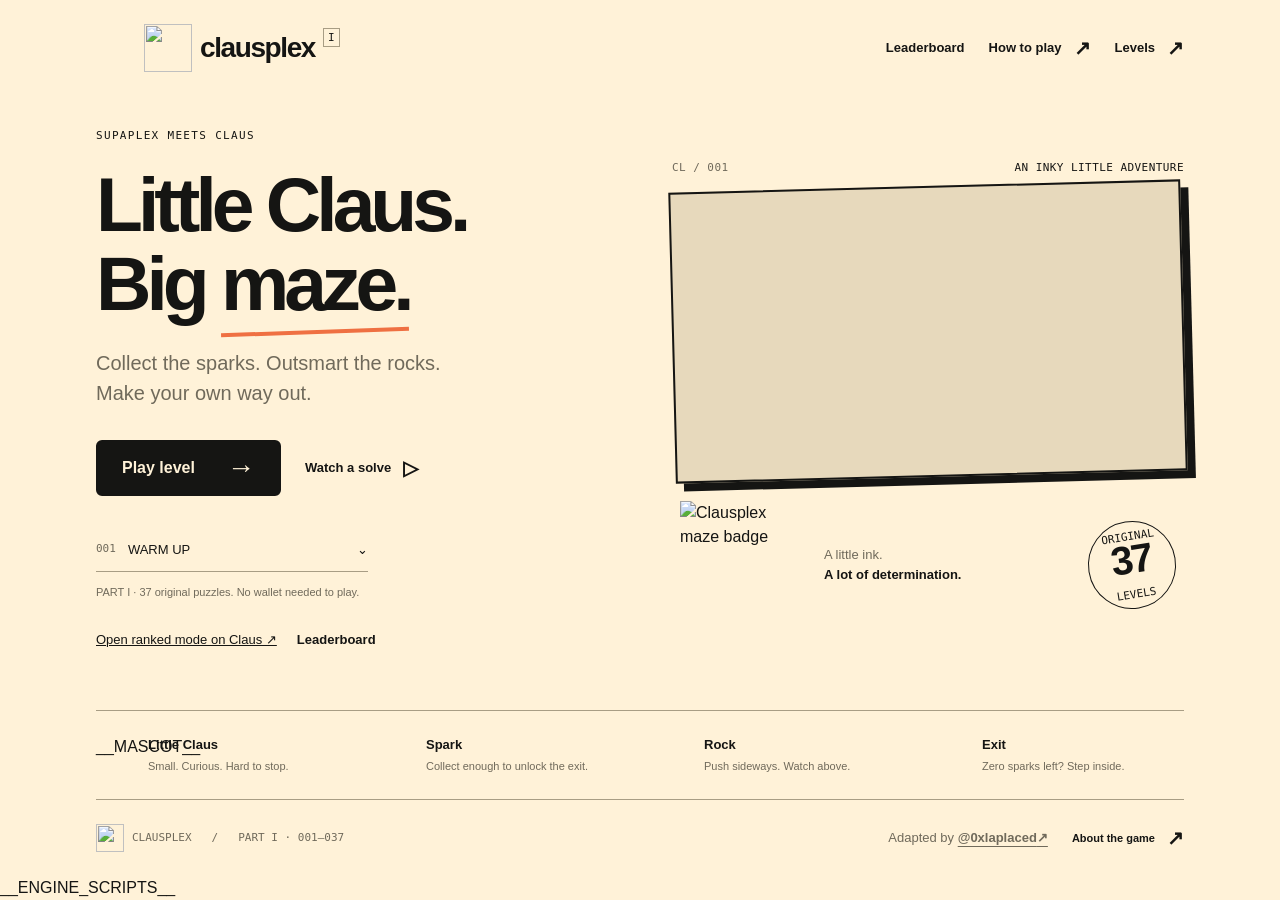
==== commit 534ba756: "Clarify leaderboard entry and isolate wallet extension failures" ====
--- a/index.html
+++ b/index.html
@@ -1,19 +1,19 @@
 <!doctype html>
 <html lang="en"><head><meta charset="utf-8"><meta name="viewport" content="width=device-width,initial-scale=1,viewport-fit=cover"><meta name="theme-color" content="#fff2d8"><title>Clausplex Part I — little Claus, big maze</title><link rel="stylesheet" href="theme.css"></head>
 <body><a class="skip" href="#main">Skip to game</a>
-<header class="masthead"><a class="wordmark" href="index.html" aria-label="Clausplex home"><img class="project-mark" src="logo.svg" width="48" height="48" alt="">clausplex<span class="edition">I</span></a><nav aria-label="Main menu"><button class="text-button" id="help-open">How to play <span aria-hidden="true">↗</span></button><button class="text-button" id="levels-open">Levels <span aria-hidden="true">↗</span></button></nav></header>
+<header class="masthead"><a class="wordmark" href="index.html" aria-label="Clausplex home"><img class="project-mark" src="logo.svg" width="48" height="48" alt="">clausplex<span class="edition">I</span></a><nav aria-label="Main menu"><button class="text-button" id="board-nav">Leaderboard</button><button class="text-button" id="help-open">How to play <span aria-hidden="true">↗</span></button><button class="text-button" id="levels-open">Levels <span aria-hidden="true">↗</span></button></nav></header>
 <main id="main">
 <section id="home" class="home" aria-labelledby="home-title">
-<div class="intro"><p class="eyebrow">SUPAPLEX MEETS CLAUS</p><h1 id="home-title">Little Claus.<br>Big <em>maze.</em></h1><p class="lead">Collect the sparks. Outsmart the rocks.<br>Make your own way out.</p><div class="start-row"><button id="start" class="button primary">Play level <span aria-hidden="true">→</span></button><button id="watch" class="text-button">Watch a solve <span aria-hidden="true">▷</span></button></div><p id="boot-error" role="alert" hidden></p><button id="selected-level" class="level-choice" aria-label="Choose a starting level"><span class="mono">001</span><span id="selected-name">WARM UP</span><span aria-hidden="true">⌄</span></button><p class="fine">PART I · 37 original puzzles. No wallet needed to play.</p><div class="rank-options"><label id="ranked-option" hidden><input type="checkbox" id="ranked-mode"> Ranked attempt <span class="fine">Fixed puzzle seed. Submit after winning.</span></label><a id="ranked-link" href="https://claus.si/c/clausplex" target="_blank" rel="noopener noreferrer">Open ranked mode on Claus ↗</a><button class="text-button" id="board-open">Verified times ↗</button></div></div>
+<div class="intro"><p class="eyebrow">SUPAPLEX MEETS CLAUS</p><h1 id="home-title">Little Claus.<br>Big <em>maze.</em></h1><p class="lead">Collect the sparks. Outsmart the rocks.<br>Make your own way out.</p><div class="player-setup" id="player-setup" hidden><label for="player-name">Player name <span class="fine">OPTIONAL · FOR THE LEADERBOARD</span></label><input type="text" id="player-name" maxlength="24" autocomplete="nickname" autocapitalize="off" spellcheck="false" placeholder="Your nickname" aria-describedby="player-help player-error"><input type="checkbox" id="ranked-mode" hidden><p class="fine" id="player-help">Add a nickname for the leaderboard, or leave blank to play anonymously. Nothing is published until you submit after a win.</p><p class="player-error" id="player-error" role="alert" hidden></p></div><div class="start-row"><button id="start" class="button primary">Play level <span aria-hidden="true">→</span></button><button id="watch" class="text-button">Watch a solve <span aria-hidden="true">▷</span></button></div><p id="boot-error" role="alert" hidden></p><button id="selected-level" class="level-choice" aria-label="Choose a starting level"><span class="mono">001</span><span id="selected-name">WARM UP</span><span aria-hidden="true">⌄</span></button><p class="fine">PART I · 37 original puzzles. No wallet needed to play.</p><div class="rank-options"><a id="ranked-link" href="https://claus.si/c/clausplex" target="_blank" rel="noopener noreferrer">Open ranked mode on Claus ↗</a><button class="text-button" id="board-open">Leaderboard</button></div></div>
 <div class="hero-art"><div class="art-caption"><span class="mono">CL / 001</span><span>AN INKY LITTLE ADVENTURE</span></div><div class="board-frame"><canvas id="preview" aria-busy="true" width="320" height="176" role="img" aria-label="Preview of the first maze with Claus, rocks and sparks"></canvas></div><div class="art-foot"><img class="hero-project-mark" src="logo.svg" width="128" height="128" alt="Clausplex maze badge"><p>A little ink.<br><b>A lot of determination.</b></p><span class="edition-stamp">ORIGINAL<br><strong>37</strong><br>LEVELS</span></div></div>
 </section>
 <section id="play" class="play" hidden aria-label="Clausplex game">
 <div class="game-heading"><div><p class="eyebrow" id="mode-label">LEVEL <span id="level-number">001</span> / 37</p><h1 id="level-title">WARM UP</h1></div><div class="game-actions"><button id="pause" class="icon-button" aria-label="Pause game" title="Pause (P)"><svg viewBox="0 0 24 24" aria-hidden="true"><path d="M8 5v14M16 5v14"/></svg></button><button id="restart" class="icon-button" aria-label="Restart level" title="Restart (R)"><svg viewBox="0 0 24 24" aria-hidden="true"><path d="M4 10a8 8 0 1 1 1 8M4 4v6h6"/></svg></button><button id="leave" class="icon-button" aria-label="Back to home" title="Home"><svg viewBox="0 0 24 24" aria-hidden="true"><path d="m10 5-7 7 7 7M3 12h18"/></svg></button></div></div>
 <div class="game-shell"><div class="hud"><div><span class="hud-icon seed" aria-hidden="true"></span><span class="stat-label">SPARKS</span><strong id="remaining">19</strong></div><div><span class="hud-icon disk" aria-hidden="true"></span><span class="stat-label">RED DISKS</span><strong id="red">0</strong></div><div class="time-stat"><span class="stat-label">TIME</span><strong id="time">00:00</strong></div></div>
-<div class="viewport" id="viewport"><span id="actor" aria-hidden="true">__MASCOT__</span><canvas id="canvas" tabindex="0" aria-label="Clausplex. Move with arrow keys. Hold Space and a direction to collect an adjacent object." aria-describedby="keyboard-help"></canvas><div id="loading" class="overlay"><span class="overlay-mascot" aria-hidden="true">__MASCOT__</span><h2>Getting Claus ready.</h2><p id="load-status" role="status">Opening the maze…</p><button class="button primary" id="retry-load" hidden>Try loading again</button></div><div id="pause-overlay" class="overlay" hidden><span class="overlay-mascot" aria-hidden="true">__MASCOT__</span><h2>A little breather.</h2><p>The maze can wait.</p><button class="button primary" id="resume">Resume <span aria-hidden="true">→</span></button></div><div id="result" class="overlay" hidden><span class="overlay-mascot" aria-hidden="true">__MASCOT__</span><p id="result-kicker" class="eyebrow"></p><h2 id="result-title"></h2><p id="result-copy"></p><button class="button primary" id="result-action"></button><button class="text-button" id="result-home">Back to home</button></div></div>
+<div class="viewport" id="viewport"><span id="actor" aria-hidden="true">__MASCOT__</span><canvas id="canvas" tabindex="0" aria-label="Clausplex. Move with arrow keys. Hold Space and a direction to collect an adjacent object." aria-describedby="keyboard-help"></canvas><div id="loading" class="overlay"><span class="overlay-mascot" aria-hidden="true">__MASCOT__</span><h2>Getting Claus ready.</h2><p id="load-status" role="status">Opening the maze…</p><button class="button primary" id="retry-load" hidden>Try loading again</button></div><div id="pause-overlay" class="overlay" hidden><span class="overlay-mascot" aria-hidden="true">__MASCOT__</span><h2>A little breather.</h2><p>The maze can wait.</p><button class="button primary" id="resume">Resume <span aria-hidden="true">→</span></button></div><div id="result" class="overlay" hidden><span class="overlay-mascot" aria-hidden="true">__MASCOT__</span><p id="result-kicker" class="eyebrow"></p><h2 id="result-title"></h2><p id="result-copy"></p><button class="button primary" id="result-action"></button><button class="text-button" id="result-submit" hidden>Submit time to leaderboard</button><button class="text-button" id="result-home">Back to home</button></div></div>
 <div class="game-bar"><p id="keyboard-help"><kbd>↑ ↓ ← →</kbd> move <span class="separator">/</span> <kbd>Space</kbd> + direction: grab <span class="separator">/</span> <kbd>P</kbd> pause</p><span class="live-label" id="live-label">LITTLE CLAUS. BIG PLANS.</span></div></div>
 <div class="touch-controls" aria-label="Touch controls"><div class="dpad"><button data-key="38" class="up" aria-label="Up">↑</button><button data-key="37" class="left" aria-label="Left">←</button><button data-key="40" class="down" aria-label="Down">↓</button><button data-key="39" class="right" aria-label="Right">→</button></div><div class="touch-action"><button data-key="32" aria-label="Grab an adjacent object; hold and choose a direction">GRAB</button><span>Hold + direction</span></div></div>
-<section id="rank-result" class="rank-result" hidden aria-labelledby="rank-title"><h2 id="rank-title">Keep your time.</h2><p id="rank-summary"></p><form id="rank-form"><label for="rank-name">Public name</label><input id="rank-name" name="name" minlength="3" maxlength="24" pattern="[A-Za-z0-9][A-Za-z0-9 ._\-]{2,23}" required autocomplete="nickname" placeholder="Little Claus"><label class="check-line"><input type="checkbox" id="rank-assisted"> I used a solve, script or other assistance.</label><label class="check-line"><input type="checkbox" id="rank-consent" required> Publish my name, inputs and verified time on the public leaderboard.</label><button class="button primary" id="rank-save" type="submit">Submit replay</button></form><p id="rank-status" role="status"></p><button class="text-button" id="rank-check" hidden>Check verification</button><p class="fine">Up to 6 submissions per UTC day, at least 60 seconds apart. No prizes. Known original solves are listed as assisted.</p></section><p class="play-note" id="play-note">Sparks first. Exit next. Progress is not saved; choose any puzzle from Levels.</p>
+<section id="rank-result" class="rank-result" hidden aria-labelledby="rank-title"><h2 id="rank-title">Submit your time.</h2><p>Claus sign-in is needed to submit. Your name and replay become public only after you confirm below.</p><p id="rank-summary"></p><form id="rank-form"><label for="rank-name">Public name</label><input id="rank-name" name="name" minlength="3" maxlength="24" pattern="[A-Za-z0-9][A-Za-z0-9 ._\-]{2,23}" required autocomplete="nickname" placeholder="Little Claus"><label class="check-line"><input type="checkbox" id="rank-assisted"> I used a solve, script or other assistance.</label><label class="check-line"><input type="checkbox" id="rank-consent" required> Publish my name, player ID, inputs and verified time on the public leaderboard.</label><button class="button primary" id="rank-save" type="submit">Submit replay</button></form><p id="rank-status" role="status"></p><button class="text-button" id="rank-check" hidden>Check verification</button><p class="fine">Up to 6 submissions per UTC day, at least 60 seconds apart. No prizes. Known original solves are listed as assisted.</p></section><p class="play-note" id="play-note">Sparks first. Exit next. Progress is not saved; choose any puzzle from Levels.</p>
 </section>
 <section class="field-guide" aria-label="Meet the maze"><div><span class="tile-icon actor-icon">__MASCOT__</span><p><b>Little Claus</b><span>Small. Curious. Hard to stop.</span></p></div><div><span class="tile-icon" data-tile="4"></span><p><b>Spark</b><span>Collect enough to unlock the exit.</span></p></div><div><span class="tile-icon" data-tile="1"></span><p><b>Rock</b><span>Push sideways. Watch above.</span></p></div><div><span class="tile-icon" data-tile="7"></span><p><b>Exit</b><span>Zero sparks left? Step inside.</span></p></div></section>
 </main>
@@ -22,6 +22,6 @@
 <dialog id="levels-dialog" aria-labelledby="levels-title"><div class="dialog-top"><div><p class="eyebrow">PART I · LEVELS 001–037</p><h2 id="levels-title">37 ways to find a way.</h2></div><button class="close" data-close aria-label="Close level picker">×</button></div><label class="search-label" for="level-search">Level number or name</label><input id="level-search" type="search" placeholder="Try 12 or Warm Up" autocomplete="off"><p id="search-count" class="fine" role="status"></p><div id="level-grid" class="level-grid"></div><p class="fine" id="empty-levels" hidden>No levels match. Try a number or a shorter name.</p></dialog>
 <dialog id="help-dialog" aria-labelledby="help-title"><div class="dialog-top"><div><p class="eyebrow">FEW KEYS. PLENTY TO THINK ABOUT.</p><h2 id="help-title">A few rules for the road.</h2></div><button class="close" data-close aria-label="Close help">×</button></div><div class="help-grid"><div><h3>1. Make a path</h3><p>Use the arrow keys to move and clear the circuit tiles. Push rocks sideways when there is room. They fall, so be careful underneath.</p></div><div><h3>2. Find the sparks</h3><p>Bring the spark counter to zero, then step into the exit. Hold <kbd>Space</kbd> and a direction to collect an adjacent object without moving. After a win, choose Next level to continue.</p></div><div><h3>3. Read the room</h3><p>Arrow ports let you pass in the marked directions. Some change gravity. Terminals detonate yellow disks. Collect red disks, then hold <kbd>Space</kbd> to place one.</p></div><div><h3>4. Take your time</h3><p>Press <kbd>P</kbd> to pause and <kbd>R</kbd> to restart. On touchscreens, use the direction pad and hold GRAB with a direction. Leaving the page ends the current attempt.</p></div></div><p class="note">Part I runs the first 37 original OpenSupaplex levels unchanged. Movement, falling objects and puzzle solutions follow the original rules.</p><button class="button primary" data-close>Got it <span aria-hidden="true">→</span></button></dialog>
 <dialog id="credits-dialog" aria-labelledby="credits-title"><div class="dialog-top"><div><p class="eyebrow">A SMALL REIMAGINING</p><h2 id="credits-title">From Supaplex to Clausplex.</h2></div><button class="close" data-close aria-label="Close credits">×</button></div><p>An independent community game inspired by the world of Claus. This is not an official Claus game.</p><p>Engine: Sergio Padrino and OpenSupaplex contributors (GPLv3). Supaplex: Philip Jespersen and Michael Stopp. The first 37 original levels are preserved in Part I. Claus uses the brand’s own character asset; terrain artwork and interface were made for this adaptation.</p><p>Adapted by <strong>@0xlaplaced</strong> · X: <a class="profile-address" href="https://x.com/0xlaplaced" target="_blank" rel="noopener noreferrer">x.com/0xlaplaced</a></p><p>This game is silent. Unsubmitted progress and attempts are not saved between visits. Ranked attempts are optional; submitted names and replays are public. You can return to any puzzle from Levels.</p><p><a href="licenses.html">Source code and licenses</a> are available with this release.</p><button class="button primary" data-close>Back to game <span aria-hidden="true">→</span></button></dialog>
-<dialog id="board-dialog" aria-labelledby="board-title"><div class="dialog-top"><div><p class="eyebrow">PART I / SERVER VERIFIED</p><h2 id="board-title">Find your best way.</h2></div><button class="close" data-close aria-label="Close verified times">×</button></div><div class="board-filters"><label for="board-level">Level<select id="board-level"></select></label><label for="board-category">Category<select id="board-category"><option value="standard">Standard</option><option value="assisted">Assisted / original solves</option></select></label><button class="text-button" id="board-refresh">Refresh</button></div><p id="board-status" role="status"></p><div class="board-table"><table><caption class="sr-only">Top ten verified times for the selected level and category</caption><thead><tr><th scope="col">Rank</th><th scope="col">Player</th><th scope="col">Time</th></tr></thead><tbody id="board-rows"></tbody></table></div><p class="fine">Time uses verified simulation steps at 35 steps per second, excluding pauses. Replays prove a valid solution, not human play. Names are unverified aliases. New submissions wait for scheduled verification, usually a few minutes.</p></dialog><script src="data.js" defer></script><script src="rankings.js" defer></script>
+<dialog id="board-dialog" aria-labelledby="board-title"><div class="dialog-top"><div><p class="eyebrow">VERIFIED TIMES / PART I</p><h2 id="board-title">Leaderboard</h2></div><button class="close" data-close aria-label="Close leaderboard">×</button></div><p>Fastest verified solutions for each level. No wallet or sign-in needed to view.</p><div class="board-filters"><label for="board-level">Level<select id="board-level"></select></label><label for="board-category">Category<select id="board-category"><option value="standard">Standard</option><option value="assisted">Assisted / original solves</option></select></label><button class="text-button" id="board-refresh">Refresh</button></div><p id="board-status" role="status"></p><div class="board-table"><table><caption class="sr-only">Top ten verified times for the selected level and category</caption><thead><tr><th scope="col">Rank</th><th scope="col">Player</th><th scope="col">Time</th></tr></thead><tbody id="board-rows"></tbody></table></div><p><strong>How to join:</strong> enter a player name before Play level, finish the maze, then choose Submit time to leaderboard. Sign in on Claus when submitting. Anonymous games and watched solves are not added automatically.</p><p class="fine">Time uses verified simulation steps at 35 steps per second, excluding pauses. Replays prove a valid solution, not human play. Names are unverified aliases. New submissions wait for scheduled verification, usually a few minutes.</p></dialog><script src="data.js" defer></script><script src="rankings.js" defer></script>
 __ENGINE_SCRIPTS__
 <script src="app.js" defer></script></body></html>
--- a/theme.css
+++ b/theme.css
@@ -40,3 +40,8 @@
 
 /* Optional ranked attempts share the game's existing controls and palette. */
 .rank-options{margin-block-start:var(--space-4);display:flex;flex-wrap:wrap;gap:var(--space-2) var(--space-5);align-items:center;font-size:var(--text-sm)}.rank-options label{display:block;width:100%}.rank-options .fine{display:block;margin-inline-start:var(--space-6)}input[type=checkbox]{accent-color:var(--action);width:var(--space-4);height:var(--space-4);vertical-align:middle}.rank-result{margin-block-start:var(--space-6);padding:var(--space-5);border:var(--rule);border-radius:var(--radius);background:var(--paper-raised)}.rank-result h2{font-size:var(--text-xl)}.rank-result p,.rank-result label{font-size:var(--text-sm)}.rank-result label{display:block}.rank-result input[type=text],.rank-result input:not([type]),select{font:inherit;background:var(--white);color:var(--text);border:var(--rule);border-radius:var(--radius);min-height:var(--control);padding:var(--space-2);max-width:100%}#rank-name{display:block;width:100%;margin-block:var(--space-2) var(--space-4)}.check-line{padding-block:var(--space-3)}#rank-status{margin-block:var(--space-4) 0;overflow-wrap:anywhere}.board-filters{display:flex;align-items:end;flex-wrap:wrap;gap:var(--space-4)}.board-filters label{font-size:var(--text-sm);flex:1;min-width:0}.board-filters select{display:block;width:100%;margin-block-start:var(--space-2)}select:focus-visible{outline:var(--focus-ring);outline-offset:var(--space-1)}#board-status{margin-block:var(--space-5)}.board-table{overflow:auto}table{width:100%;border-collapse:collapse;font-size:var(--text-sm)}th,td{text-align:start;border-block-end:var(--rule);padding:var(--space-3) var(--space-2);overflow-wrap:anywhere}td:last-child,th:last-child{text-align:end;font-variant-numeric:tabular-nums;white-space:nowrap}@media(max-width:360px){.board-filters{display:block}.board-filters label{display:block;margin-block-end:var(--space-3)}}
+
+.player-setup{max-width:26rem;margin-block:0 var(--space-5)}.player-setup>label{display:block;font-size:var(--text-sm);font-weight:600;margin-block-end:var(--space-2)}.player-setup label .fine{display:inline;font-weight:400;margin-inline-start:var(--space-2)}#player-name{display:block;width:100%;min-height:var(--control);padding:var(--space-3);font:inherit;color:var(--text);background:var(--white);border:var(--border-width) solid var(--muted);border-radius:var(--radius)}#player-name:hover{border-color:var(--text)}#player-name[aria-invalid=true]{border-color:var(--error)}.player-error{color:var(--error);font-size:var(--text-sm);margin-block:var(--space-2) 0}.player-setup .fine{margin-block-start:var(--space-2)}
+
+/* Keep the named-win submission action in view on small game stages. */
+@media(max-width:700px){#result:has(#result-submit:not([hidden])) .overlay-mascot,#result:has(#result-submit:not([hidden])) #result-copy{display:none}}
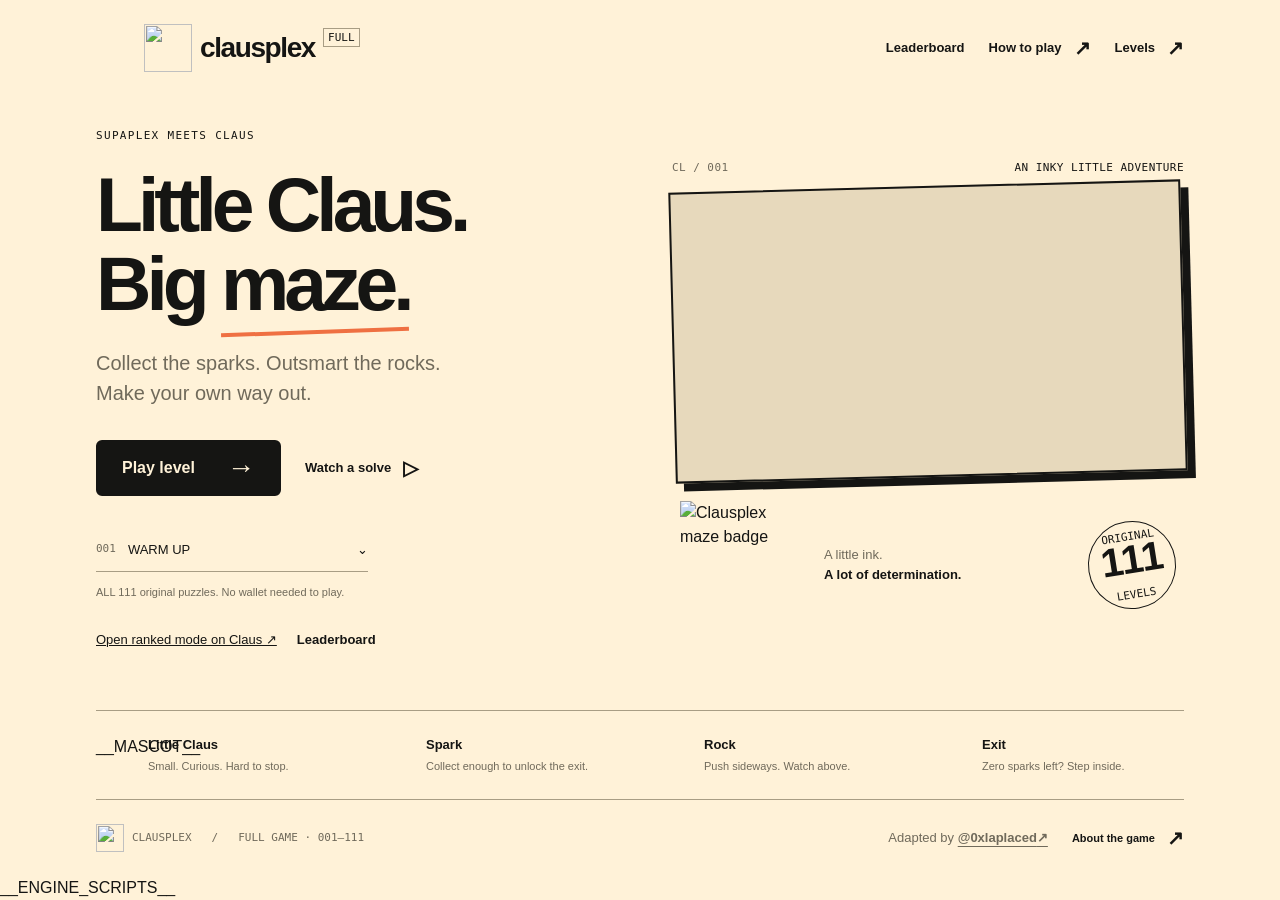
==== commit 80580d71: "Release all 111 original levels with overall rankings" ====
--- a/index.html
+++ b/index.html
@@ -1,27 +1,27 @@
 <!doctype html>
-<html lang="en"><head><meta charset="utf-8"><meta name="viewport" content="width=device-width,initial-scale=1,viewport-fit=cover"><meta name="theme-color" content="#fff2d8"><title>Clausplex Part I — little Claus, big maze</title><link rel="stylesheet" href="theme.css"></head>
+<html lang="en"><head><meta charset="utf-8"><meta name="viewport" content="width=device-width,initial-scale=1,viewport-fit=cover"><meta name="theme-color" content="#fff2d8"><title>Clausplex — little Claus, big maze</title><link rel="stylesheet" href="theme.css"></head>
 <body><a class="skip" href="#main">Skip to game</a>
-<header class="masthead"><a class="wordmark" href="index.html" aria-label="Clausplex home"><img class="project-mark" src="logo.svg" width="48" height="48" alt="">clausplex<span class="edition">I</span></a><nav aria-label="Main menu"><button class="text-button" id="board-nav">Leaderboard</button><button class="text-button" id="help-open">How to play <span aria-hidden="true">↗</span></button><button class="text-button" id="levels-open">Levels <span aria-hidden="true">↗</span></button></nav></header>
+<header class="masthead"><a class="wordmark" href="index.html" aria-label="Clausplex home"><img class="project-mark" src="logo.svg" width="48" height="48" alt="">clausplex<span class="edition">FULL</span></a><nav aria-label="Main menu"><button class="text-button" id="board-nav">Leaderboard</button><button class="text-button" id="help-open">How to play <span aria-hidden="true">↗</span></button><button class="text-button" id="levels-open">Levels <span aria-hidden="true">↗</span></button></nav></header>
 <main id="main">
 <section id="home" class="home" aria-labelledby="home-title">
-<div class="intro"><p class="eyebrow">SUPAPLEX MEETS CLAUS</p><h1 id="home-title">Little Claus.<br>Big <em>maze.</em></h1><p class="lead">Collect the sparks. Outsmart the rocks.<br>Make your own way out.</p><div class="player-setup" id="player-setup" hidden><label for="player-name">Player name <span class="fine">OPTIONAL · FOR THE LEADERBOARD</span></label><input type="text" id="player-name" maxlength="24" autocomplete="nickname" autocapitalize="off" spellcheck="false" placeholder="Your nickname" aria-describedby="player-help player-error"><input type="checkbox" id="ranked-mode" hidden><p class="fine" id="player-help">Add a nickname for the leaderboard, or leave blank to play anonymously. Nothing is published until you submit after a win.</p><p class="player-error" id="player-error" role="alert" hidden></p></div><div class="start-row"><button id="start" class="button primary">Play level <span aria-hidden="true">→</span></button><button id="watch" class="text-button">Watch a solve <span aria-hidden="true">▷</span></button></div><p id="boot-error" role="alert" hidden></p><button id="selected-level" class="level-choice" aria-label="Choose a starting level"><span class="mono">001</span><span id="selected-name">WARM UP</span><span aria-hidden="true">⌄</span></button><p class="fine">PART I · 37 original puzzles. No wallet needed to play.</p><div class="rank-options"><a id="ranked-link" href="https://claus.si/c/clausplex" target="_blank" rel="noopener noreferrer">Open ranked mode on Claus ↗</a><button class="text-button" id="board-open">Leaderboard</button></div></div>
-<div class="hero-art"><div class="art-caption"><span class="mono">CL / 001</span><span>AN INKY LITTLE ADVENTURE</span></div><div class="board-frame"><canvas id="preview" aria-busy="true" width="320" height="176" role="img" aria-label="Preview of the first maze with Claus, rocks and sparks"></canvas></div><div class="art-foot"><img class="hero-project-mark" src="logo.svg" width="128" height="128" alt="Clausplex maze badge"><p>A little ink.<br><b>A lot of determination.</b></p><span class="edition-stamp">ORIGINAL<br><strong>37</strong><br>LEVELS</span></div></div>
+<div class="intro"><p class="eyebrow">SUPAPLEX MEETS CLAUS</p><h1 id="home-title">Little Claus.<br>Big <em>maze.</em></h1><p class="lead">Collect the sparks. Outsmart the rocks.<br>Make your own way out.</p><div class="player-setup" id="player-setup" hidden><label for="player-name">Player name <span class="fine">OPTIONAL · FOR THE LEADERBOARD</span></label><input type="text" id="player-name" maxlength="24" autocomplete="nickname" autocapitalize="off" spellcheck="false" placeholder="Your nickname" aria-describedby="player-help player-error"><input type="checkbox" id="ranked-mode" hidden><p class="fine" id="player-help">Enter a name and play. Your completed times save to the public leaderboard automatically. Leave blank to play anonymously.</p><p class="player-error" id="player-error" role="alert" hidden></p></div><div class="start-row"><button id="start" class="button primary">Play level <span aria-hidden="true">→</span></button><button id="watch" class="text-button">Watch a solve <span aria-hidden="true">▷</span></button></div><p id="boot-error" role="alert" hidden></p><button id="selected-level" class="level-choice" aria-label="Choose a starting level"><span class="mono">001</span><span id="selected-name">WARM UP</span><span aria-hidden="true">⌄</span></button><p class="fine">ALL 111 original puzzles. No wallet needed to play.</p><div class="rank-options"><a id="ranked-link" href="https://claus.si/c/clausplex" target="_blank" rel="noopener noreferrer">Open ranked mode on Claus ↗</a><button class="text-button" id="board-open">Leaderboard</button></div></div>
+<div class="hero-art"><div class="art-caption"><span class="mono">CL / 001</span><span>AN INKY LITTLE ADVENTURE</span></div><div class="board-frame"><canvas id="preview" aria-busy="true" width="320" height="176" role="img" aria-label="Preview of the first maze with Claus, rocks and sparks"></canvas></div><div class="art-foot"><img class="hero-project-mark" src="logo.svg" width="128" height="128" alt="Clausplex maze badge"><p>A little ink.<br><b>A lot of determination.</b></p><span class="edition-stamp">ORIGINAL<br><strong>111</strong><br>LEVELS</span></div></div>
 </section>
 <section id="play" class="play" hidden aria-label="Clausplex game">
-<div class="game-heading"><div><p class="eyebrow" id="mode-label">LEVEL <span id="level-number">001</span> / 37</p><h1 id="level-title">WARM UP</h1></div><div class="game-actions"><button id="pause" class="icon-button" aria-label="Pause game" title="Pause (P)"><svg viewBox="0 0 24 24" aria-hidden="true"><path d="M8 5v14M16 5v14"/></svg></button><button id="restart" class="icon-button" aria-label="Restart level" title="Restart (R)"><svg viewBox="0 0 24 24" aria-hidden="true"><path d="M4 10a8 8 0 1 1 1 8M4 4v6h6"/></svg></button><button id="leave" class="icon-button" aria-label="Back to home" title="Home"><svg viewBox="0 0 24 24" aria-hidden="true"><path d="m10 5-7 7 7 7M3 12h18"/></svg></button></div></div>
+<div class="game-heading"><div><p class="eyebrow" id="mode-label">LEVEL <span id="level-number">001</span> / 111</p><h1 id="level-title">WARM UP</h1></div><div class="game-actions"><button id="pause" class="icon-button" aria-label="Pause game" title="Pause (P)"><svg viewBox="0 0 24 24" aria-hidden="true"><path d="M8 5v14M16 5v14"/></svg></button><button id="restart" class="icon-button" aria-label="Restart level" title="Restart (R)"><svg viewBox="0 0 24 24" aria-hidden="true"><path d="M4 10a8 8 0 1 1 1 8M4 4v6h6"/></svg></button><button id="leave" class="icon-button" aria-label="Back to home" title="Home"><svg viewBox="0 0 24 24" aria-hidden="true"><path d="m10 5-7 7 7 7M3 12h18"/></svg></button></div></div>
 <div class="game-shell"><div class="hud"><div><span class="hud-icon seed" aria-hidden="true"></span><span class="stat-label">SPARKS</span><strong id="remaining">19</strong></div><div><span class="hud-icon disk" aria-hidden="true"></span><span class="stat-label">RED DISKS</span><strong id="red">0</strong></div><div class="time-stat"><span class="stat-label">TIME</span><strong id="time">00:00</strong></div></div>
-<div class="viewport" id="viewport"><span id="actor" aria-hidden="true">__MASCOT__</span><canvas id="canvas" tabindex="0" aria-label="Clausplex. Move with arrow keys. Hold Space and a direction to collect an adjacent object." aria-describedby="keyboard-help"></canvas><div id="loading" class="overlay"><span class="overlay-mascot" aria-hidden="true">__MASCOT__</span><h2>Getting Claus ready.</h2><p id="load-status" role="status">Opening the maze…</p><button class="button primary" id="retry-load" hidden>Try loading again</button></div><div id="pause-overlay" class="overlay" hidden><span class="overlay-mascot" aria-hidden="true">__MASCOT__</span><h2>A little breather.</h2><p>The maze can wait.</p><button class="button primary" id="resume">Resume <span aria-hidden="true">→</span></button></div><div id="result" class="overlay" hidden><span class="overlay-mascot" aria-hidden="true">__MASCOT__</span><p id="result-kicker" class="eyebrow"></p><h2 id="result-title"></h2><p id="result-copy"></p><button class="button primary" id="result-action"></button><button class="text-button" id="result-submit" hidden>Submit time to leaderboard</button><button class="text-button" id="result-home">Back to home</button></div></div>
+<div class="viewport" id="viewport"><span id="actor" aria-hidden="true">__MASCOT__</span><canvas id="canvas" tabindex="0" aria-label="Clausplex. Move with arrow keys. Hold Space and a direction to collect an adjacent object." aria-describedby="keyboard-help"></canvas><div id="loading" class="overlay"><span class="overlay-mascot" aria-hidden="true">__MASCOT__</span><h2>Getting Claus ready.</h2><p id="load-status" role="status">Opening the maze…</p><button class="button primary" id="retry-load" hidden>Try loading again</button></div><div id="pause-overlay" class="overlay" hidden><span class="overlay-mascot" aria-hidden="true">__MASCOT__</span><h2>A little breather.</h2><p>The maze can wait.</p><button class="button primary" id="resume">Resume <span aria-hidden="true">→</span></button></div><div id="result" class="overlay" hidden><span class="overlay-mascot" aria-hidden="true">__MASCOT__</span><p id="result-kicker" class="eyebrow"></p><h2 id="result-title"></h2><p id="result-copy"></p><button class="button primary" id="result-action"></button><button class="text-button" id="result-submit" hidden>View leaderboard</button><p id="result-score" class="fine" role="status" hidden></p><button class="text-button" id="score-retry" hidden>Save again</button><button class="text-button" id="result-home">Back to home</button></div></div>
 <div class="game-bar"><p id="keyboard-help"><kbd>↑ ↓ ← →</kbd> move <span class="separator">/</span> <kbd>Space</kbd> + direction: grab <span class="separator">/</span> <kbd>P</kbd> pause</p><span class="live-label" id="live-label">LITTLE CLAUS. BIG PLANS.</span></div></div>
 <div class="touch-controls" aria-label="Touch controls"><div class="dpad"><button data-key="38" class="up" aria-label="Up">↑</button><button data-key="37" class="left" aria-label="Left">←</button><button data-key="40" class="down" aria-label="Down">↓</button><button data-key="39" class="right" aria-label="Right">→</button></div><div class="touch-action"><button data-key="32" aria-label="Grab an adjacent object; hold and choose a direction">GRAB</button><span>Hold + direction</span></div></div>
-<section id="rank-result" class="rank-result" hidden aria-labelledby="rank-title"><h2 id="rank-title">Submit your time.</h2><p>Claus sign-in is needed to submit. Your name and replay become public only after you confirm below.</p><p id="rank-summary"></p><form id="rank-form"><label for="rank-name">Public name</label><input id="rank-name" name="name" minlength="3" maxlength="24" pattern="[A-Za-z0-9][A-Za-z0-9 ._\-]{2,23}" required autocomplete="nickname" placeholder="Little Claus"><label class="check-line"><input type="checkbox" id="rank-assisted"> I used a solve, script or other assistance.</label><label class="check-line"><input type="checkbox" id="rank-consent" required> Publish my name, player ID, inputs and verified time on the public leaderboard.</label><button class="button primary" id="rank-save" type="submit">Submit replay</button></form><p id="rank-status" role="status"></p><button class="text-button" id="rank-check" hidden>Check verification</button><p class="fine">Up to 6 submissions per UTC day, at least 60 seconds apart. No prizes. Known original solves are listed as assisted.</p></section><p class="play-note" id="play-note">Sparks first. Exit next. Progress is not saved; choose any puzzle from Levels.</p>
+<p class="play-note" id="play-note">Sparks first. Exit next. Progress is not saved; choose any puzzle from Levels.</p>
 </section>
 <section class="field-guide" aria-label="Meet the maze"><div><span class="tile-icon actor-icon">__MASCOT__</span><p><b>Little Claus</b><span>Small. Curious. Hard to stop.</span></p></div><div><span class="tile-icon" data-tile="4"></span><p><b>Spark</b><span>Collect enough to unlock the exit.</span></p></div><div><span class="tile-icon" data-tile="1"></span><p><b>Rock</b><span>Push sideways. Watch above.</span></p></div><div><span class="tile-icon" data-tile="7"></span><p><b>Exit</b><span>Zero sparks left? Step inside.</span></p></div></section>
 </main>
-<footer><span class="footer-edition"><img class="footer-project-mark" src="logo.svg" width="28" height="28" alt="">CLAUSPLEX <span class="footer-slash">/</span> PART I · 001–037</span><div class="footer-links"><span class="creator-credit">Adapted by <a href="https://x.com/0xlaplaced" target="_blank" rel="noopener noreferrer" aria-label="0xlaplaced on X" title="Open X profile. If blocked by the host, use Open link in new tab from your browser’s context menu.">@0xlaplaced<span aria-hidden="true"> ↗</span></a></span><button class="text-button" id="credits-open">About the game <span aria-hidden="true">↗</span></button></div></footer>
+<footer><span class="footer-edition"><img class="footer-project-mark" src="logo.svg" width="28" height="28" alt="">CLAUSPLEX <span class="footer-slash">/</span> FULL GAME · 001–111</span><div class="footer-links"><span class="creator-credit">Adapted by <a href="https://x.com/0xlaplaced" target="_blank" rel="noopener noreferrer" aria-label="0xlaplaced on X" title="Open X profile. If blocked by the host, use Open link in new tab from your browser’s context menu.">@0xlaplaced<span aria-hidden="true"> ↗</span></a></span><button class="text-button" id="credits-open">About the game <span aria-hidden="true">↗</span></button></div></footer>
 <p class="sr-only" id="announcer" role="status" aria-live="polite"></p><pre id="diagnostics" hidden></pre>
-<dialog id="levels-dialog" aria-labelledby="levels-title"><div class="dialog-top"><div><p class="eyebrow">PART I · LEVELS 001–037</p><h2 id="levels-title">37 ways to find a way.</h2></div><button class="close" data-close aria-label="Close level picker">×</button></div><label class="search-label" for="level-search">Level number or name</label><input id="level-search" type="search" placeholder="Try 12 or Warm Up" autocomplete="off"><p id="search-count" class="fine" role="status"></p><div id="level-grid" class="level-grid"></div><p class="fine" id="empty-levels" hidden>No levels match. Try a number or a shorter name.</p></dialog>
-<dialog id="help-dialog" aria-labelledby="help-title"><div class="dialog-top"><div><p class="eyebrow">FEW KEYS. PLENTY TO THINK ABOUT.</p><h2 id="help-title">A few rules for the road.</h2></div><button class="close" data-close aria-label="Close help">×</button></div><div class="help-grid"><div><h3>1. Make a path</h3><p>Use the arrow keys to move and clear the circuit tiles. Push rocks sideways when there is room. They fall, so be careful underneath.</p></div><div><h3>2. Find the sparks</h3><p>Bring the spark counter to zero, then step into the exit. Hold <kbd>Space</kbd> and a direction to collect an adjacent object without moving. After a win, choose Next level to continue.</p></div><div><h3>3. Read the room</h3><p>Arrow ports let you pass in the marked directions. Some change gravity. Terminals detonate yellow disks. Collect red disks, then hold <kbd>Space</kbd> to place one.</p></div><div><h3>4. Take your time</h3><p>Press <kbd>P</kbd> to pause and <kbd>R</kbd> to restart. On touchscreens, use the direction pad and hold GRAB with a direction. Leaving the page ends the current attempt.</p></div></div><p class="note">Part I runs the first 37 original OpenSupaplex levels unchanged. Movement, falling objects and puzzle solutions follow the original rules.</p><button class="button primary" data-close>Got it <span aria-hidden="true">→</span></button></dialog>
-<dialog id="credits-dialog" aria-labelledby="credits-title"><div class="dialog-top"><div><p class="eyebrow">A SMALL REIMAGINING</p><h2 id="credits-title">From Supaplex to Clausplex.</h2></div><button class="close" data-close aria-label="Close credits">×</button></div><p>An independent community game inspired by the world of Claus. This is not an official Claus game.</p><p>Engine: Sergio Padrino and OpenSupaplex contributors (GPLv3). Supaplex: Philip Jespersen and Michael Stopp. The first 37 original levels are preserved in Part I. Claus uses the brand’s own character asset; terrain artwork and interface were made for this adaptation.</p><p>Adapted by <strong>@0xlaplaced</strong> · X: <a class="profile-address" href="https://x.com/0xlaplaced" target="_blank" rel="noopener noreferrer">x.com/0xlaplaced</a></p><p>This game is silent. Unsubmitted progress and attempts are not saved between visits. Ranked attempts are optional; submitted names and replays are public. You can return to any puzzle from Levels.</p><p><a href="licenses.html">Source code and licenses</a> are available with this release.</p><button class="button primary" data-close>Back to game <span aria-hidden="true">→</span></button></dialog>
-<dialog id="board-dialog" aria-labelledby="board-title"><div class="dialog-top"><div><p class="eyebrow">VERIFIED TIMES / PART I</p><h2 id="board-title">Leaderboard</h2></div><button class="close" data-close aria-label="Close leaderboard">×</button></div><p>Fastest verified solutions for each level. No wallet or sign-in needed to view.</p><div class="board-filters"><label for="board-level">Level<select id="board-level"></select></label><label for="board-category">Category<select id="board-category"><option value="standard">Standard</option><option value="assisted">Assisted / original solves</option></select></label><button class="text-button" id="board-refresh">Refresh</button></div><p id="board-status" role="status"></p><div class="board-table"><table><caption class="sr-only">Top ten verified times for the selected level and category</caption><thead><tr><th scope="col">Rank</th><th scope="col">Player</th><th scope="col">Time</th></tr></thead><tbody id="board-rows"></tbody></table></div><p><strong>How to join:</strong> enter a player name before Play level, finish the maze, then choose Submit time to leaderboard. Sign in on Claus when submitting. Anonymous games and watched solves are not added automatically.</p><p class="fine">Time uses verified simulation steps at 35 steps per second, excluding pauses. Replays prove a valid solution, not human play. Names are unverified aliases. New submissions wait for scheduled verification, usually a few minutes.</p></dialog><script src="data.js" defer></script><script src="rankings.js" defer></script>
+<dialog id="levels-dialog" aria-labelledby="levels-title"><div class="dialog-top"><div><p class="eyebrow">FULL GAME · LEVELS 001–111</p><h2 id="levels-title">111 ways to find a way.</h2></div><button class="close" data-close aria-label="Close level picker">×</button></div><label class="search-label" for="level-search">Level number or name</label><input id="level-search" type="search" placeholder="Try 12 or Warm Up" autocomplete="off"><p id="search-count" class="fine" role="status"></p><div id="level-grid" class="level-grid"></div><p class="fine" id="empty-levels" hidden>No levels match. Try a number or a shorter name.</p></dialog>
+<dialog id="help-dialog" aria-labelledby="help-title"><div class="dialog-top"><div><p class="eyebrow">FEW KEYS. PLENTY TO THINK ABOUT.</p><h2 id="help-title">A few rules for the road.</h2></div><button class="close" data-close aria-label="Close help">×</button></div><div class="help-grid"><div><h3>1. Make a path</h3><p>Use the arrow keys to move and clear the circuit tiles. Push rocks sideways when there is room. They fall, so be careful underneath.</p></div><div><h3>2. Find the sparks</h3><p>Bring the spark counter to zero, then step into the exit. Hold <kbd>Space</kbd> and a direction to collect an adjacent object without moving. After a win, choose Next level to continue.</p></div><div><h3>3. Read the room</h3><p>Arrow ports let you pass in the marked directions. Some change gravity. Terminals detonate yellow disks. Collect red disks, then hold <kbd>Space</kbd> to place one.</p></div><div><h3>4. Take your time</h3><p>Press <kbd>P</kbd> to pause and <kbd>R</kbd> to restart. On touchscreens, use the direction pad and hold GRAB with a direction. Leaving the page ends the current attempt.</p></div></div><p class="note">All 111 original OpenSupaplex levels run unchanged. Movement, falling objects and puzzle solutions follow the original rules.</p><button class="button primary" data-close>Got it <span aria-hidden="true">→</span></button></dialog>
+<dialog id="credits-dialog" aria-labelledby="credits-title"><div class="dialog-top"><div><p class="eyebrow">A SMALL REIMAGINING</p><h2 id="credits-title">From Supaplex to Clausplex.</h2></div><button class="close" data-close aria-label="Close credits">×</button></div><p>An independent community game inspired by the world of Claus. This is not an official Claus game.</p><p>Engine: Sergio Padrino and OpenSupaplex contributors (GPLv3). Supaplex: Philip Jespersen and Michael Stopp. All 111 original levels are preserved. Claus uses the brand’s own character asset; terrain artwork and interface were made for this adaptation.</p><p>Adapted by <strong>@0xlaplaced</strong> · X: <a class="profile-address" href="https://x.com/0xlaplaced" target="_blank" rel="noopener noreferrer">x.com/0xlaplaced</a></p><p>This game is silent. Entering a nickname registers it and automatically saves completed times. Names and best times are public. Nicknames are not reserved accounts. Leave the name blank to play anonymously. You can return to any puzzle from Levels.</p><p><a href="licenses.html">Source code and licenses</a> are available with this release.</p><button class="button primary" data-close>Back to game <span aria-hidden="true">→</span></button></dialog>
+<dialog id="board-dialog" aria-labelledby="board-title"><div class="dialog-top"><div><p class="eyebrow">ALL PLAYERS / FULL GAME</p><h2 id="board-title">Leaderboard</h2></div><button class="close" data-close aria-label="Close leaderboard">×</button></div><p>One leaderboard for all 111 levels. Complete more levels to climb. If players have the same number of completed levels, the faster total time wins.</p><button class="text-button" id="board-refresh">Refresh</button><p id="board-status" role="status"></p><div class="board-table"><table><caption class="sr-only">Overall player rankings by completed levels, then total best time</caption><thead><tr><th scope="col">Rank</th><th scope="col">Player</th><th scope="col">Levels</th><th scope="col">Total time</th></tr></thead><tbody id="board-rows"></tbody></table></div><p><strong>How to join:</strong> enter a player name and play. Completed levels save automatically. Each different level counts once; a faster replay improves your total time. Anonymous games and watched solves are not added.</p><p class="fine">Total time adds your best completed time for each level, excluding pauses. Scores appear after an automatic replay check, which may take several minutes. Nicknames are public display labels; matching names share one entry.</p></dialog><script src="data.js" defer></script><script src="rankings.js" defer></script>
 __ENGINE_SCRIPTS__
 <script src="app.js" defer></script></body></html>
--- a/theme.css
+++ b/theme.css
@@ -39,9 +39,11 @@
 @media(max-width:360px){.project-mark{width:var(--space-8);height:var(--space-8)}.hero-project-mark{width:var(--space-16);height:var(--space-16)}.art-foot{gap:var(--space-2)}.art-foot p{font-size:var(--text-xs);overflow-wrap:anywhere}.edition-stamp{width:var(--space-16);height:var(--space-16);flex:none}.masthead .wordmark{font-size:var(--text-lg)}}
 
 /* Optional ranked attempts share the game's existing controls and palette. */
-.rank-options{margin-block-start:var(--space-4);display:flex;flex-wrap:wrap;gap:var(--space-2) var(--space-5);align-items:center;font-size:var(--text-sm)}.rank-options label{display:block;width:100%}.rank-options .fine{display:block;margin-inline-start:var(--space-6)}input[type=checkbox]{accent-color:var(--action);width:var(--space-4);height:var(--space-4);vertical-align:middle}.rank-result{margin-block-start:var(--space-6);padding:var(--space-5);border:var(--rule);border-radius:var(--radius);background:var(--paper-raised)}.rank-result h2{font-size:var(--text-xl)}.rank-result p,.rank-result label{font-size:var(--text-sm)}.rank-result label{display:block}.rank-result input[type=text],.rank-result input:not([type]),select{font:inherit;background:var(--white);color:var(--text);border:var(--rule);border-radius:var(--radius);min-height:var(--control);padding:var(--space-2);max-width:100%}#rank-name{display:block;width:100%;margin-block:var(--space-2) var(--space-4)}.check-line{padding-block:var(--space-3)}#rank-status{margin-block:var(--space-4) 0;overflow-wrap:anywhere}.board-filters{display:flex;align-items:end;flex-wrap:wrap;gap:var(--space-4)}.board-filters label{font-size:var(--text-sm);flex:1;min-width:0}.board-filters select{display:block;width:100%;margin-block-start:var(--space-2)}select:focus-visible{outline:var(--focus-ring);outline-offset:var(--space-1)}#board-status{margin-block:var(--space-5)}.board-table{overflow:auto}table{width:100%;border-collapse:collapse;font-size:var(--text-sm)}th,td{text-align:start;border-block-end:var(--rule);padding:var(--space-3) var(--space-2);overflow-wrap:anywhere}td:last-child,th:last-child{text-align:end;font-variant-numeric:tabular-nums;white-space:nowrap}@media(max-width:360px){.board-filters{display:block}.board-filters label{display:block;margin-block-end:var(--space-3)}}
+.rank-options{margin-block-start:var(--space-4);display:flex;flex-wrap:wrap;gap:var(--space-2) var(--space-5);align-items:center;font-size:var(--text-sm)}.rank-options label{display:block;width:100%}.rank-options .fine{display:block;margin-inline-start:var(--space-6)}input[type=checkbox]{accent-color:var(--action);width:var(--space-4);height:var(--space-4);vertical-align:middle}.rank-result{margin-block-start:var(--space-6);padding:var(--space-5);border:var(--rule);border-radius:var(--radius);background:var(--paper-raised)}.rank-result h2{font-size:var(--text-xl)}.rank-result p,.rank-result label{font-size:var(--text-sm)}.rank-result label{display:block}.rank-result input[type=text],.rank-result input:not([type]),select{font:inherit;background:var(--white);color:var(--text);border:var(--rule);border-radius:var(--radius);min-height:var(--control);padding:var(--space-2);max-width:100%}#rank-name{display:block;width:100%;margin-block:var(--space-2) var(--space-4)}.check-line{padding-block:var(--space-3)}#rank-status{margin-block:var(--space-4) 0;overflow-wrap:anywhere}select:focus-visible{outline:var(--focus-ring);outline-offset:var(--space-1)}#board-status{margin-block:var(--space-5)}.board-table{overflow:auto}table{width:100%;border-collapse:collapse;font-size:var(--text-sm)}th,td{text-align:start;border-block-end:var(--rule);padding:var(--space-3) var(--space-2);overflow-wrap:anywhere}td:last-child,th:last-child{text-align:end;font-variant-numeric:tabular-nums;white-space:nowrap}
 
 .player-setup{max-width:26rem;margin-block:0 var(--space-5)}.player-setup>label{display:block;font-size:var(--text-sm);font-weight:600;margin-block-end:var(--space-2)}.player-setup label .fine{display:inline;font-weight:400;margin-inline-start:var(--space-2)}#player-name{display:block;width:100%;min-height:var(--control);padding:var(--space-3);font:inherit;color:var(--text);background:var(--white);border:var(--border-width) solid var(--muted);border-radius:var(--radius)}#player-name:hover{border-color:var(--text)}#player-name[aria-invalid=true]{border-color:var(--error)}.player-error{color:var(--error);font-size:var(--text-sm);margin-block:var(--space-2) 0}.player-setup .fine{margin-block-start:var(--space-2)}
 
 /* Keep the named-win submission action in view on small game stages. */
 @media(max-width:700px){#result:has(#result-submit:not([hidden])) .overlay-mascot,#result:has(#result-submit:not([hidden])) #result-copy{display:none}}
+/* A named win needs room for its automatic-save status, including a retry. */
+@media(max-width:700px){.viewport:has(#result:not([hidden]) #result-submit:not([hidden])){aspect-ratio:auto}.viewport:has(#result:not([hidden]) #result-submit:not([hidden])) #canvas{display:none}#result:not([hidden]):has(#result-submit:not([hidden])){position:relative;inset:auto;padding:var(--space-6)}#result-score{margin-block:var(--space-3);overflow-wrap:anywhere}}
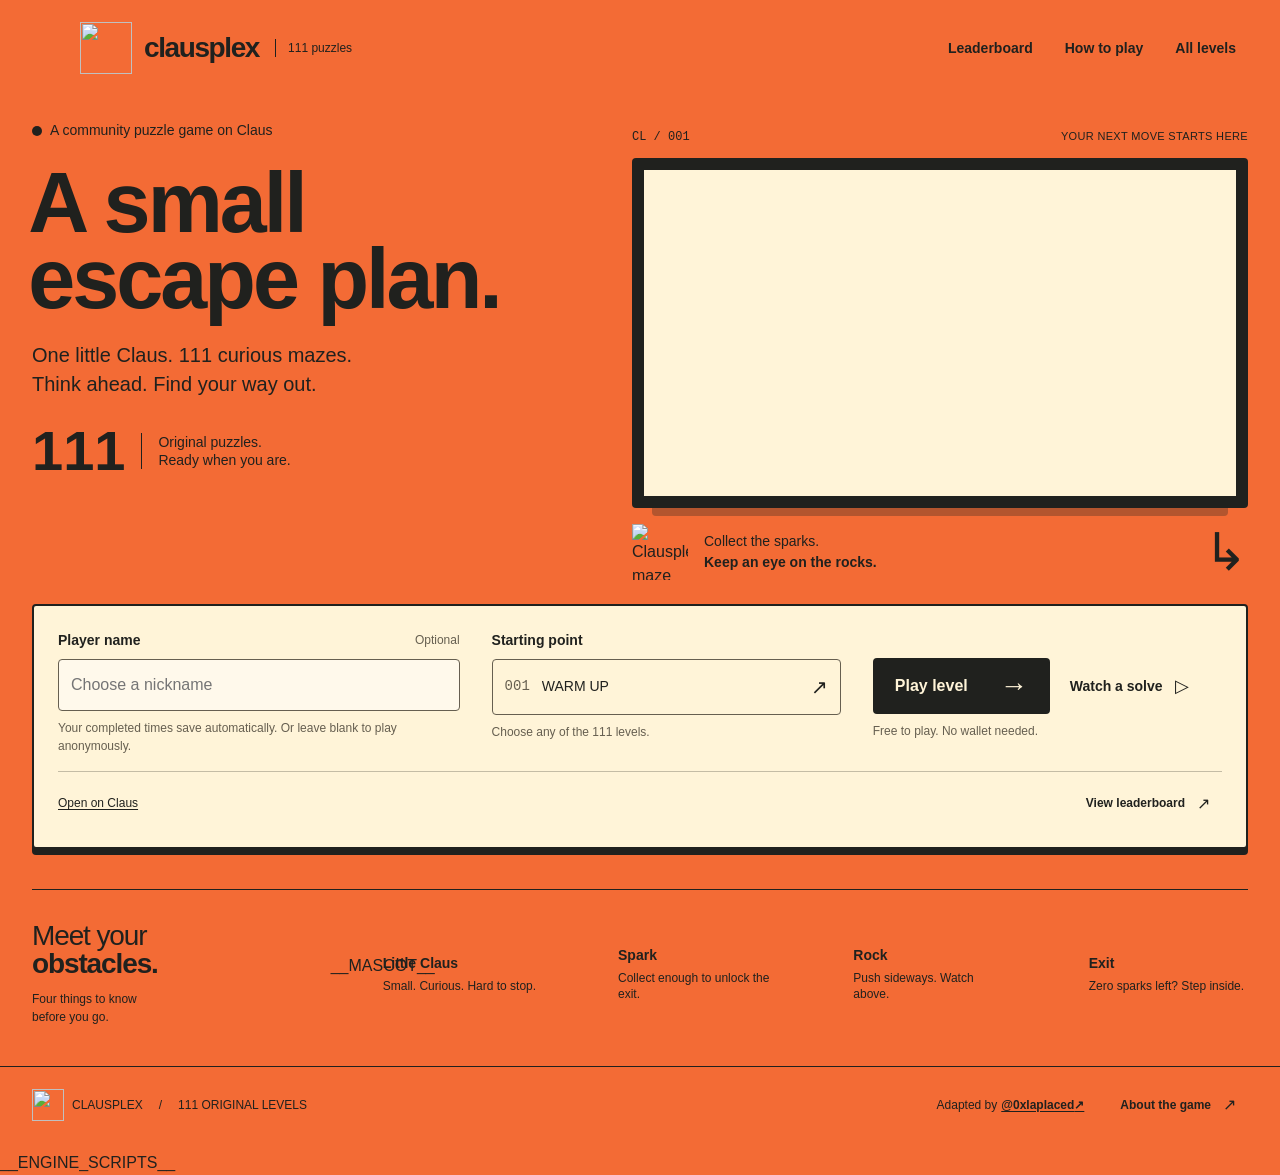
==== commit e38a2230: "Redesign Clausplex cabinet and streamline game startup" ====
--- a/index.html
+++ b/index.html
@@ -1,27 +1,28 @@
 <!doctype html>
-<html lang="en"><head><meta charset="utf-8"><meta name="viewport" content="width=device-width,initial-scale=1,viewport-fit=cover"><meta name="theme-color" content="#fff2d8"><title>Clausplex — little Claus, big maze</title><link rel="stylesheet" href="theme.css"></head>
+<html lang="en"><head><meta charset="utf-8"><meta name="viewport" content="width=device-width,initial-scale=1,viewport-fit=cover"><meta name="theme-color" content="#f36b35"><meta name="description" content="A little Claus. 111 original Supaplex puzzles. Collect sparks, move rocks and find your own way out. Play free, with one global leaderboard."><link rel="canonical" href="https://claus.si/c/clausplex"><meta property="og:title" content="Clausplex | A small escape plan"><meta property="og:description" content="All 111 original puzzles. One little Claus. Find your way out."><meta property="og:type" content="website"><meta property="og:url" content="https://claus.si/c/clausplex"><meta property="og:image" content="preview.svg"><meta name="twitter:card" content="summary_large_image"><link rel="icon" href="logo.svg" type="image/svg+xml"><title>Clausplex | A small escape plan</title><link rel="stylesheet" href="theme.css"></head>
 <body><a class="skip" href="#main">Skip to game</a>
-<header class="masthead"><a class="wordmark" href="index.html" aria-label="Clausplex home"><img class="project-mark" src="logo.svg" width="48" height="48" alt="">clausplex<span class="edition">FULL</span></a><nav aria-label="Main menu"><button class="text-button" id="board-nav">Leaderboard</button><button class="text-button" id="help-open">How to play <span aria-hidden="true">↗</span></button><button class="text-button" id="levels-open">Levels <span aria-hidden="true">↗</span></button></nav></header>
-<main id="main">
+<header class="masthead"><a class="wordmark" href="index.html" title="Clausplex home"><img class="project-mark" src="logo.svg" width="48" height="48" alt="">clausplex<span class="edition" aria-hidden="true">111 puzzles</span></a><nav aria-label="Main menu"><button class="text-button" id="board-nav">Leaderboard</button><button class="text-button" id="help-open">How to play</button><button class="text-button" id="levels-open">All levels</button></nav></header>
+<main id="main"><h1 class="sr-only">Clausplex: 111 original puzzles</h1>
 <section id="home" class="home" aria-labelledby="home-title">
-<div class="intro"><p class="eyebrow">SUPAPLEX MEETS CLAUS</p><h1 id="home-title">Little Claus.<br>Big <em>maze.</em></h1><p class="lead">Collect the sparks. Outsmart the rocks.<br>Make your own way out.</p><div class="player-setup" id="player-setup" hidden><label for="player-name">Player name <span class="fine">OPTIONAL · FOR THE LEADERBOARD</span></label><input type="text" id="player-name" maxlength="24" autocomplete="nickname" autocapitalize="off" spellcheck="false" placeholder="Your nickname" aria-describedby="player-help player-error"><input type="checkbox" id="ranked-mode" hidden><p class="fine" id="player-help">Enter a name and play. Your completed times save to the public leaderboard automatically. Leave blank to play anonymously.</p><p class="player-error" id="player-error" role="alert" hidden></p></div><div class="start-row"><button id="start" class="button primary">Play level <span aria-hidden="true">→</span></button><button id="watch" class="text-button">Watch a solve <span aria-hidden="true">▷</span></button></div><p id="boot-error" role="alert" hidden></p><button id="selected-level" class="level-choice" aria-label="Choose a starting level"><span class="mono">001</span><span id="selected-name">WARM UP</span><span aria-hidden="true">⌄</span></button><p class="fine">ALL 111 original puzzles. No wallet needed to play.</p><div class="rank-options"><a id="ranked-link" href="https://claus.si/c/clausplex" target="_blank" rel="noopener noreferrer">Open ranked mode on Claus ↗</a><button class="text-button" id="board-open">Leaderboard</button></div></div>
-<div class="hero-art"><div class="art-caption"><span class="mono">CL / 001</span><span>AN INKY LITTLE ADVENTURE</span></div><div class="board-frame"><canvas id="preview" aria-busy="true" width="320" height="176" role="img" aria-label="Preview of the first maze with Claus, rocks and sparks"></canvas></div><div class="art-foot"><img class="hero-project-mark" src="logo.svg" width="128" height="128" alt="Clausplex maze badge"><p>A little ink.<br><b>A lot of determination.</b></p><span class="edition-stamp">ORIGINAL<br><strong>111</strong><br>LEVELS</span></div></div>
+<div class="intro"><p class="intro-label"><span class="status-mark" aria-hidden="true"></span> A community puzzle game on Claus</p><h2 id="home-title">A small<br>escape <em>plan.</em></h2><p class="lead">One little Claus. 111 curious mazes.<br>Think ahead. Find your way out.</p><div class="hero-count" aria-label="All 111 original levels"><strong>111</strong><span>Original puzzles.<br>Ready when you are.</span></div></div>
+<div class="hero-art"><div class="art-caption"><span class="mono">CL / 001</span><span>YOUR NEXT MOVE STARTS HERE</span></div><div class="board-frame"><canvas id="preview" aria-busy="true" width="320" height="176" role="img" aria-label="Preview of the first maze with Claus, rocks and sparks"></canvas></div><div class="art-foot"><img class="hero-project-mark" src="logo.svg" width="128" height="128" alt="Clausplex maze badge"><p>Collect the sparks.<br><b>Keep an eye on the rocks.</b></p><span class="cabinet-key" aria-hidden="true">↳</span></div></div>
+<div class="play-console"><div class="player-setup" id="player-setup"><label for="player-name">Player name <span class="fine">Optional</span></label><input type="text" id="player-name" maxlength="24" autocomplete="nickname" autocapitalize="off" spellcheck="false" placeholder="Choose a nickname" aria-describedby="player-help player-error"><input type="checkbox" id="ranked-mode" hidden><p class="fine" id="player-help">Your completed times save automatically. Or leave blank to play anonymously.</p><p class="player-error" id="player-error" role="alert" hidden></p></div><div class="level-setup"><span class="console-label" id="starting-point-label">Starting point</span><button id="selected-level" class="level-choice" aria-describedby="starting-point-label"><span class="mono">001</span><span id="selected-name">WARM UP</span><span class="choice-arrow" aria-hidden="true">↗</span></button><p class="fine">Choose any of the 111 levels.</p></div><div class="console-actions"><div class="start-row"><button id="start" class="button primary">Play level <span aria-hidden="true">→</span></button><button id="watch" class="text-button">Watch a solve <span aria-hidden="true">▷</span></button></div><p class="fine">Free to play. No wallet needed.</p><p id="boot-error" role="alert" hidden></p></div><div class="rank-options"><a id="ranked-link" href="https://claus.si/c/clausplex" target="_blank" rel="noopener noreferrer">Open on Claus</a><button class="text-button" id="board-open">View leaderboard <span aria-hidden="true">↗</span></button></div></div>
 </section>
 <section id="play" class="play" hidden aria-label="Clausplex game">
-<div class="game-heading"><div><p class="eyebrow" id="mode-label">LEVEL <span id="level-number">001</span> / 111</p><h1 id="level-title">WARM UP</h1></div><div class="game-actions"><button id="pause" class="icon-button" aria-label="Pause game" title="Pause (P)"><svg viewBox="0 0 24 24" aria-hidden="true"><path d="M8 5v14M16 5v14"/></svg></button><button id="restart" class="icon-button" aria-label="Restart level" title="Restart (R)"><svg viewBox="0 0 24 24" aria-hidden="true"><path d="M4 10a8 8 0 1 1 1 8M4 4v6h6"/></svg></button><button id="leave" class="icon-button" aria-label="Back to home" title="Home"><svg viewBox="0 0 24 24" aria-hidden="true"><path d="m10 5-7 7 7 7M3 12h18"/></svg></button></div></div>
+<div class="game-heading"><div><p class="eyebrow" id="mode-label">LEVEL <span id="level-number">001</span> / 111</p><h2 id="level-title">WARM UP</h2></div><div class="game-actions"><button id="pause" class="icon-button" aria-label="Pause game" title="Pause (P)"><svg viewBox="0 0 24 24" aria-hidden="true"><path d="M8 5v14M16 5v14"/></svg></button><button id="restart" class="icon-button" aria-label="Restart level" title="Restart (R)"><svg viewBox="0 0 24 24" aria-hidden="true"><path d="M4 10a8 8 0 1 1 1 8M4 4v6h6"/></svg></button><button id="leave" class="icon-button" aria-label="Back to home" title="Home"><svg viewBox="0 0 24 24" aria-hidden="true"><path d="m10 5-7 7 7 7M3 12h18"/></svg></button></div></div>
 <div class="game-shell"><div class="hud"><div><span class="hud-icon seed" aria-hidden="true"></span><span class="stat-label">SPARKS</span><strong id="remaining">19</strong></div><div><span class="hud-icon disk" aria-hidden="true"></span><span class="stat-label">RED DISKS</span><strong id="red">0</strong></div><div class="time-stat"><span class="stat-label">TIME</span><strong id="time">00:00</strong></div></div>
-<div class="viewport" id="viewport"><span id="actor" aria-hidden="true">__MASCOT__</span><canvas id="canvas" tabindex="0" aria-label="Clausplex. Move with arrow keys. Hold Space and a direction to collect an adjacent object." aria-describedby="keyboard-help"></canvas><div id="loading" class="overlay"><span class="overlay-mascot" aria-hidden="true">__MASCOT__</span><h2>Getting Claus ready.</h2><p id="load-status" role="status">Opening the maze…</p><button class="button primary" id="retry-load" hidden>Try loading again</button></div><div id="pause-overlay" class="overlay" hidden><span class="overlay-mascot" aria-hidden="true">__MASCOT__</span><h2>A little breather.</h2><p>The maze can wait.</p><button class="button primary" id="resume">Resume <span aria-hidden="true">→</span></button></div><div id="result" class="overlay" hidden><span class="overlay-mascot" aria-hidden="true">__MASCOT__</span><p id="result-kicker" class="eyebrow"></p><h2 id="result-title"></h2><p id="result-copy"></p><button class="button primary" id="result-action"></button><button class="text-button" id="result-submit" hidden>View leaderboard</button><p id="result-score" class="fine" role="status" hidden></p><button class="text-button" id="score-retry" hidden>Save again</button><button class="text-button" id="result-home">Back to home</button></div></div>
+<div class="viewport" id="viewport"><span id="actor" aria-hidden="true">__MASCOT__</span><canvas id="canvas" tabindex="0" aria-label="Clausplex. Move with arrow keys. Hold Space and a direction to collect an adjacent object." aria-describedby="keyboard-help"></canvas><div id="loading" class="overlay"><span class="overlay-mascot" aria-hidden="true">__MASCOT__</span><h2>Opening the maze.</h2><p id="load-status" role="status">Opening the maze…</p><button class="button primary" id="retry-load" hidden>Try loading again</button></div><div id="pause-overlay" class="overlay" hidden><span class="overlay-mascot" aria-hidden="true">__MASCOT__</span><h2>Paused. Your move.</h2><p>Take a moment. Claus will wait right here.</p><button class="button primary" id="resume">Resume <span aria-hidden="true">→</span></button></div><div id="result" class="overlay" hidden><span class="overlay-mascot" aria-hidden="true">__MASCOT__</span><p id="result-kicker" class="eyebrow"></p><h2 id="result-title"></h2><p id="result-copy"></p><button class="button primary" id="result-action">Continue</button><button class="text-button" id="result-submit" hidden>View leaderboard</button><p id="result-score" class="fine" role="status" hidden></p><button class="text-button" id="score-retry" hidden>Save again</button><button class="text-button" id="result-home">Back to home</button></div></div>
 <div class="game-bar"><p id="keyboard-help"><kbd>↑ ↓ ← →</kbd> move <span class="separator">/</span> <kbd>Space</kbd> + direction: grab <span class="separator">/</span> <kbd>P</kbd> pause</p><span class="live-label" id="live-label">LITTLE CLAUS. BIG PLANS.</span></div></div>
 <div class="touch-controls" aria-label="Touch controls"><div class="dpad"><button data-key="38" class="up" aria-label="Up">↑</button><button data-key="37" class="left" aria-label="Left">←</button><button data-key="40" class="down" aria-label="Down">↓</button><button data-key="39" class="right" aria-label="Right">→</button></div><div class="touch-action"><button data-key="32" aria-label="Grab an adjacent object; hold and choose a direction">GRAB</button><span>Hold + direction</span></div></div>
-<p class="play-note" id="play-note">Sparks first. Exit next. Progress is not saved; choose any puzzle from Levels.</p>
+<p class="play-note" id="play-note">Leaving resets this attempt. Enter a name before playing to save completed times.</p>
 </section>
-<section class="field-guide" aria-label="Meet the maze"><div><span class="tile-icon actor-icon">__MASCOT__</span><p><b>Little Claus</b><span>Small. Curious. Hard to stop.</span></p></div><div><span class="tile-icon" data-tile="4"></span><p><b>Spark</b><span>Collect enough to unlock the exit.</span></p></div><div><span class="tile-icon" data-tile="1"></span><p><b>Rock</b><span>Push sideways. Watch above.</span></p></div><div><span class="tile-icon" data-tile="7"></span><p><b>Exit</b><span>Zero sparks left? Step inside.</span></p></div></section>
+<section class="field-guide" aria-label="Meet the maze"><div class="guide-title"><p>Meet your<br><b>obstacles.</b></p><span>Four things to know before you go.</span></div><div><span class="tile-icon actor-icon">__MASCOT__</span><p><b>Little Claus</b><span>Small. Curious. Hard to stop.</span></p></div><div><span class="tile-icon" data-tile="4"></span><p><b>Spark</b><span>Collect enough to unlock the exit.</span></p></div><div><span class="tile-icon" data-tile="1"></span><p><b>Rock</b><span>Push sideways. Watch above.</span></p></div><div><span class="tile-icon" data-tile="7"></span><p><b>Exit</b><span>Zero sparks left? Step inside.</span></p></div></section>
 </main>
-<footer><span class="footer-edition"><img class="footer-project-mark" src="logo.svg" width="28" height="28" alt="">CLAUSPLEX <span class="footer-slash">/</span> FULL GAME · 001–111</span><div class="footer-links"><span class="creator-credit">Adapted by <a href="https://x.com/0xlaplaced" target="_blank" rel="noopener noreferrer" aria-label="0xlaplaced on X" title="Open X profile. If blocked by the host, use Open link in new tab from your browser’s context menu.">@0xlaplaced<span aria-hidden="true"> ↗</span></a></span><button class="text-button" id="credits-open">About the game <span aria-hidden="true">↗</span></button></div></footer>
+<footer><span class="footer-edition"><img class="footer-project-mark" src="logo.svg" width="28" height="28" alt="">CLAUSPLEX <span class="footer-slash">/</span> 111 ORIGINAL LEVELS</span><div class="footer-links"><span class="creator-credit">Adapted by <a href="https://x.com/0xlaplaced" target="_blank" rel="noopener noreferrer" aria-label="0xlaplaced on X" title="Open X profile. If blocked by the host, use Open link in new tab from your browser’s context menu.">@0xlaplaced<span aria-hidden="true"> ↗</span></a></span><button class="text-button" id="credits-open">About the game <span aria-hidden="true">↗</span></button></div></footer>
 <p class="sr-only" id="announcer" role="status" aria-live="polite"></p><pre id="diagnostics" hidden></pre>
-<dialog id="levels-dialog" aria-labelledby="levels-title"><div class="dialog-top"><div><p class="eyebrow">FULL GAME · LEVELS 001–111</p><h2 id="levels-title">111 ways to find a way.</h2></div><button class="close" data-close aria-label="Close level picker">×</button></div><label class="search-label" for="level-search">Level number or name</label><input id="level-search" type="search" placeholder="Try 12 or Warm Up" autocomplete="off"><p id="search-count" class="fine" role="status"></p><div id="level-grid" class="level-grid"></div><p class="fine" id="empty-levels" hidden>No levels match. Try a number or a shorter name.</p></dialog>
-<dialog id="help-dialog" aria-labelledby="help-title"><div class="dialog-top"><div><p class="eyebrow">FEW KEYS. PLENTY TO THINK ABOUT.</p><h2 id="help-title">A few rules for the road.</h2></div><button class="close" data-close aria-label="Close help">×</button></div><div class="help-grid"><div><h3>1. Make a path</h3><p>Use the arrow keys to move and clear the circuit tiles. Push rocks sideways when there is room. They fall, so be careful underneath.</p></div><div><h3>2. Find the sparks</h3><p>Bring the spark counter to zero, then step into the exit. Hold <kbd>Space</kbd> and a direction to collect an adjacent object without moving. After a win, choose Next level to continue.</p></div><div><h3>3. Read the room</h3><p>Arrow ports let you pass in the marked directions. Some change gravity. Terminals detonate yellow disks. Collect red disks, then hold <kbd>Space</kbd> to place one.</p></div><div><h3>4. Take your time</h3><p>Press <kbd>P</kbd> to pause and <kbd>R</kbd> to restart. On touchscreens, use the direction pad and hold GRAB with a direction. Leaving the page ends the current attempt.</p></div></div><p class="note">All 111 original OpenSupaplex levels run unchanged. Movement, falling objects and puzzle solutions follow the original rules.</p><button class="button primary" data-close>Got it <span aria-hidden="true">→</span></button></dialog>
+<dialog id="levels-dialog" aria-labelledby="levels-title"><div class="dialog-top"><div><p class="eyebrow">THE COMPLETE COLLECTION</p><h2 id="levels-title">Pick your puzzle.</h2></div><button class="close" data-close aria-label="Close level picker">×</button></div><label class="search-label" for="level-search">Level number or name</label><input id="level-search" type="search" placeholder="Try 12 or Warm Up" autocomplete="off"><p id="search-count" class="fine" role="status"></p><div id="level-grid" class="level-grid"></div><p class="fine" id="empty-levels" hidden>No levels match. Try a number or a shorter name.</p></dialog>
+<dialog id="help-dialog" aria-labelledby="help-title"><div class="dialog-top"><div><p class="eyebrow">THE FIELD GUIDE</p><h2 id="help-title">A little know-how.</h2></div><button class="close" data-close aria-label="Close help">×</button></div><p class="touch-help">On mobile, use the direction pad below the maze. Hold GRAB and a direction to collect an adjacent object.</p><div class="help-grid"><div><h3>1. Make a path</h3><p>Use the arrow keys to move and clear the circuit tiles. Push rocks sideways when there is room. They fall, so be careful underneath.</p></div><div><h3>2. Find the sparks</h3><p>Bring the spark counter to zero, then step into the exit. Hold <kbd>Space</kbd> and a direction to collect an adjacent object without moving. After a win, choose Next level to continue.</p></div><div><h3>3. Read the room</h3><p>Arrow ports let you pass in the marked directions. Some change gravity. Terminals detonate yellow disks. Collect red disks, then hold <kbd>Space</kbd> to place one.</p></div><div><h3>4. Take your time</h3><p>Press <kbd>P</kbd> to pause and <kbd>R</kbd> to restart. On touchscreens, use the direction pad and hold GRAB with a direction. Leaving the page ends the current attempt.</p></div></div><p class="note">All 111 original OpenSupaplex levels run unchanged. Movement, falling objects and puzzle solutions follow the original rules.</p><button class="button primary" data-close>Got it <span aria-hidden="true">→</span></button></dialog>
 <dialog id="credits-dialog" aria-labelledby="credits-title"><div class="dialog-top"><div><p class="eyebrow">A SMALL REIMAGINING</p><h2 id="credits-title">From Supaplex to Clausplex.</h2></div><button class="close" data-close aria-label="Close credits">×</button></div><p>An independent community game inspired by the world of Claus. This is not an official Claus game.</p><p>Engine: Sergio Padrino and OpenSupaplex contributors (GPLv3). Supaplex: Philip Jespersen and Michael Stopp. All 111 original levels are preserved. Claus uses the brand’s own character asset; terrain artwork and interface were made for this adaptation.</p><p>Adapted by <strong>@0xlaplaced</strong> · X: <a class="profile-address" href="https://x.com/0xlaplaced" target="_blank" rel="noopener noreferrer">x.com/0xlaplaced</a></p><p>This game is silent. Entering a nickname registers it and automatically saves completed times. Names and best times are public. Nicknames are not reserved accounts. Leave the name blank to play anonymously. You can return to any puzzle from Levels.</p><p><a href="licenses.html">Source code and licenses</a> are available with this release.</p><button class="button primary" data-close>Back to game <span aria-hidden="true">→</span></button></dialog>
-<dialog id="board-dialog" aria-labelledby="board-title"><div class="dialog-top"><div><p class="eyebrow">ALL PLAYERS / FULL GAME</p><h2 id="board-title">Leaderboard</h2></div><button class="close" data-close aria-label="Close leaderboard">×</button></div><p>One leaderboard for all 111 levels. Complete more levels to climb. If players have the same number of completed levels, the faster total time wins.</p><button class="text-button" id="board-refresh">Refresh</button><p id="board-status" role="status"></p><div class="board-table"><table><caption class="sr-only">Overall player rankings by completed levels, then total best time</caption><thead><tr><th scope="col">Rank</th><th scope="col">Player</th><th scope="col">Levels</th><th scope="col">Total time</th></tr></thead><tbody id="board-rows"></tbody></table></div><p><strong>How to join:</strong> enter a player name and play. Completed levels save automatically. Each different level counts once; a faster replay improves your total time. Anonymous games and watched solves are not added.</p><p class="fine">Total time adds your best completed time for each level, excluding pauses. Scores appear after an automatic replay check, which may take several minutes. Nicknames are public display labels; matching names share one entry.</p></dialog><script src="data.js" defer></script><script src="rankings.js" defer></script>
+<dialog id="board-dialog" aria-labelledby="board-title"><div class="dialog-top"><div><p class="eyebrow">ONE BOARD. EVERY PLAYER.</p><h2 id="board-title">Leaderboard</h2></div><button class="close" data-close aria-label="Close leaderboard">×</button></div><p>One leaderboard for all 111 levels. Complete more levels to climb. If players have the same number of completed levels, the faster total time wins.</p><button class="text-button" id="board-refresh">Refresh</button><p id="board-status" role="status"></p><div class="board-table"><table><caption class="sr-only">Overall player rankings by completed levels, then total best time</caption><thead><tr><th scope="col">Rank</th><th scope="col">Player</th><th scope="col">Levels</th><th scope="col">Total time</th></tr></thead><tbody id="board-rows"></tbody></table></div><p><strong>How to join:</strong> enter a player name and play. Completed levels save automatically. Each different level counts once; a faster replay improves your total time. Anonymous games and watched solves are not added.</p><p class="fine">Total time adds your best completed time for each level, excluding pauses. Scores appear after an automatic replay check, which may take several minutes. Nicknames are public display labels; matching names share one entry.</p></dialog><script src="data.js" defer></script><script src="rankings.js" defer></script>
 __ENGINE_SCRIPTS__
 <script src="app.js" defer></script></body></html>
--- a/theme.css
+++ b/theme.css
@@ -1,49 +1,78 @@
-/* Shared Clausplex theme. The sprite compiler uses the same named palette. */
-@font-face{font-family:Bricolage;src:url([data-uri]) format('woff2');font-weight:100 900;font-display:swap}
-:root{color-scheme:light;--paper:#fff2d8;--ink:#151513;--paper-raised:#e7d9bc;--terrain:#cabb9c;--accent:#ef7042;--metal:#4a514b;--danger:#ad392c;--muted:#706a5b;--gold:#ddaf68;--sage:#71968f;--line:#a89d84;--deep:#254f44;--glow:#f7b577;--warning:#bf8428;--smoke:#b9b29e;--white:#fff9ed;--bg:var(--paper);--text:var(--ink);--text-muted:var(--muted);--border:var(--line);--action:var(--ink);--action-text:var(--paper);--action-hover:var(--metal);--error:var(--danger);--focus:var(--deep);--space-1:.25rem;--space-2:.5rem;--space-3:.75rem;--space-4:1rem;--space-5:1.25rem;--space-6:1.5rem;--space-8:2rem;--space-10:2.5rem;--space-12:3rem;--space-16:4rem;--space-20:5rem;--control:2.75rem;--radius:.375rem;--font-ui:Bricolage,Arial,sans-serif;--font-mono:'SFMono-Regular',Consolas,monospace;--text-xs:.6875rem;--text-sm:.8125rem;--text-md:1rem;--text-lg:1.25rem;--text-xl:1.75rem;--text-2xl:2.5rem;--text-hero:clamp(3.125rem,5.5vw,5.25rem);--line-body:1.5;--line-title:1.04;--tracking-wide:.12em;--border-width:1px;--border-strong:2px;--rule:var(--border-width) solid var(--border);--focus-ring:3px solid var(--focus);--page:72rem;--hero-min:24rem;--dialog:48rem;--game-width:58rem;--stage-width:calc((100svh - 16rem)*20/11);--quick:140ms;--ease:cubic-bezier(.2,.7,.2,1)}
-*{box-sizing:border-box}body{margin:0;background:var(--bg);color:var(--text);font:var(--text-md)/var(--line-body) var(--font-ui);-webkit-font-smoothing:antialiased}button,input,a{-webkit-tap-highlight-color:transparent}button,input{font:inherit}button{cursor:pointer}button:disabled{opacity:.5;cursor:wait}button:focus-visible,a:focus-visible,input:focus-visible,canvas:focus-visible{outline:var(--focus-ring);outline-offset:var(--space-1)}button,a{touch-action:manipulation}button{color:var(--text)}a{color:inherit}button:active{transform:translateY(1px)}svg{display:block;width:100%;height:100%}svg path{stroke-linecap:round;stroke-linejoin:round}.masthead{max-width:var(--page);margin:auto;min-height:6rem;display:flex;align-items:center;justify-content:space-between;padding:var(--space-6) var(--space-8) var(--space-6) var(--space-20);gap:var(--space-4)}.wordmark{font-weight:750;font-size:var(--text-xl);text-decoration:none;display:flex;align-items:center;gap:var(--space-2);letter-spacing:-.05em}.brand-mark{width:2rem;height:2rem}.edition{font:var(--text-xs) var(--font-mono);border:var(--rule);padding:.125rem var(--space-1);align-self:start;letter-spacing:0;margin-block-start:var(--space-1)}nav{display:flex;gap:var(--space-6)}.text-button{border:0;background:transparent;padding:var(--space-2) 0;font-size:var(--text-sm);font-weight:600;min-height:var(--control);display:inline-flex;align-items:center;justify-content:center;gap:var(--space-3)}.text-button:hover{text-decoration:underline;text-underline-offset:var(--space-1)}.text-button span{font-size:var(--text-lg)}main{max-width:var(--page);padding:0 var(--space-8);margin:auto}.home{display:grid;grid-template-columns:1fr 1fr;gap:var(--space-12);align-items:center;padding:var(--space-10) 0 var(--space-16)}.eyebrow{font:500 var(--text-xs)/var(--line-body) var(--font-mono);letter-spacing:var(--tracking-wide);margin:0 0 var(--space-5)}h1,h2,h3,p{margin-block-start:0}h1{font-size:var(--text-hero);letter-spacing:-.065em;line-height:var(--line-title);font-weight:650;margin-block-end:var(--space-6)}h1 em{font-style:normal;position:relative}h1 em:after{content:'';height:var(--space-1);background:var(--accent);position:absolute;inset:auto 0 -.1em;transform:rotate(-2deg)}.lead{font-size:var(--text-lg);line-height:1.5;margin-block-end:var(--space-8);color:var(--text-muted)}.start-row{display:flex;align-items:center;gap:var(--space-6);margin-block-end:var(--space-8)}.button{min-height:3.25rem;border:var(--border-strong) solid var(--action);padding:var(--space-3) var(--space-6);font-size:var(--text-md);font-weight:600;display:inline-flex;align-items:center;justify-content:center;gap:var(--space-8);border-radius:var(--radius);transition:background var(--quick) var(--ease),color var(--quick) var(--ease)}.primary{background:var(--action);color:var(--action-text)}.primary:hover{background:var(--action-hover);border-color:var(--action-hover)}.button span{font-size:var(--text-xl);line-height:1}.level-choice{display:flex;align-items:center;gap:var(--space-3);min-height:var(--control);padding:var(--space-2) 0;border:0;border-block-end:var(--rule);background:transparent;min-width:17rem;font-size:var(--text-sm);text-align:start}.level-choice:hover{border-color:var(--text)}.level-choice span:last-child{margin-inline-start:auto}.mono{font-family:var(--font-mono);font-size:var(--text-xs);color:var(--text-muted)}.fine{font-size:var(--text-xs);color:var(--text-muted);line-height:1.6;margin:var(--space-3) 0 0}.hero-art{align-self:stretch;display:flex;flex-direction:column;justify-content:center;min-width:0;padding-block-start:var(--space-6)}.art-caption{display:flex;justify-content:space-between;gap:var(--space-3);font:var(--text-xs) var(--font-mono);letter-spacing:.04em;margin-block-end:var(--space-3)}.board-frame{border:var(--border-strong) solid var(--ink);padding:var(--space-2);background:var(--paper-raised);transform:rotate(-2deg);box-shadow:var(--space-2) var(--space-2) 0 var(--ink)}#preview{display:block;width:100%;height:auto;image-rendering:pixelated}.art-foot{display:flex;align-items:center;gap:var(--space-4);margin-block-start:var(--space-6);padding-inline:var(--space-4)}.hero-mascot{display:block;width:7rem;height:7rem;transform:rotate(9deg)}.art-foot p{font-size:var(--text-sm);margin:0;color:var(--text-muted)}.art-foot b{color:var(--text);font-weight:600}.edition-stamp{margin-inline-start:auto;line-height:1;font:var(--text-xs) var(--font-mono);text-align:center;transform:rotate(-9deg);border:var(--border-width) solid var(--ink);border-radius:50%;width:5.5rem;height:5.5rem;display:flex;flex-direction:column;justify-content:center;align-items:center}.edition-stamp strong{font:700 var(--text-2xl)/.8 var(--font-ui);letter-spacing:-.05em}.field-guide{border-block:var(--rule);display:grid;grid-template-columns:repeat(4,1fr);gap:var(--space-6);padding-block:var(--space-6)}.field-guide>div{display:flex;align-items:center;gap:var(--space-3)}.field-guide p{margin:0;font-size:var(--text-sm)}.field-guide b,.field-guide p span{display:block}.field-guide p span{font-size:var(--text-xs);color:var(--text-muted);margin-block-start:var(--space-1)}.tile-icon{width:var(--space-10);height:var(--space-10);display:block;flex:none;background-size:4000% 100%;image-rendering:pixelated}footer{max-width:var(--page);padding:var(--space-4) var(--space-8);margin:auto;display:flex;align-items:center;justify-content:space-between;font:var(--text-xs) var(--font-mono);color:var(--text-muted);gap:var(--space-4)}.footer-slash{margin-inline:var(--space-3)}footer .text-button{font-family:var(--font-ui);font-size:var(--text-xs)}.play{max-width:min(var(--game-width),var(--stage-width));margin:auto;padding:var(--space-3) 0 var(--space-6)}.game-heading{display:flex;justify-content:space-between;align-items:center;margin-block-end:var(--space-3);gap:var(--space-4)}.game-heading .eyebrow{margin-block-end:var(--space-1)}.game-heading h1{font-size:var(--text-xl);letter-spacing:-.035em;margin:0;font-weight:650}.game-actions{display:flex;gap:var(--space-2)}.icon-button{background:transparent;border:var(--rule);border-radius:var(--radius);width:var(--control);height:var(--control);padding:var(--space-3)}.icon-button svg{fill:none;stroke:currentColor;stroke-width:1.7}.icon-button:hover{background:var(--paper-raised);border-color:var(--ink)}.game-shell{border:var(--border-strong) solid var(--ink);border-radius:var(--radius);overflow:hidden}.hud{background:var(--ink);color:var(--paper);display:flex;align-items:center;gap:var(--space-6);padding:var(--space-3) var(--space-4);font:var(--text-xs) var(--font-mono)}.hud>div{display:flex;align-items:center;gap:var(--space-2)}.hud strong{font-size:var(--text-lg);font-weight:500;line-height:1;min-width:2ch}.hud .time-stat{margin-inline-start:auto}.stat-label{font-size:var(--text-xs);letter-spacing:.035em}.hud-icon{width:var(--space-3);height:var(--space-3);display:inline-block}.seed{background:var(--accent);transform:rotate(45deg);border:var(--border-width) solid var(--glow)}.disk{background:var(--danger);border:var(--border-width) solid var(--paper)}.viewport{aspect-ratio:20/11;overflow:hidden;position:relative;background:var(--paper)}#canvas{display:block;width:100%;height:auto;image-rendering:pixelated;outline-offset:-4px!important}.overlay{position:absolute;inset:0;background:var(--paper);display:flex;flex-direction:column;align-items:center;justify-content:center;text-align:center;padding:var(--space-6)}.overlay-mascot{width:5rem;height:5rem;display:block;margin-block-end:var(--space-4)}.overlay h2{font-size:var(--text-2xl);line-height:var(--line-title);letter-spacing:-.05em;margin-block-end:var(--space-3)}.overlay p{color:var(--text-muted);font-size:var(--text-sm);margin-block-end:var(--space-5)}.overlay .button{min-height:var(--control);padding:var(--space-2) var(--space-5)}.overlay .eyebrow{margin-block-end:var(--space-3)}.game-bar{border-block-start:var(--rule);display:flex;justify-content:space-between;align-items:center;gap:var(--space-3);padding:var(--space-2) var(--space-3);min-height:var(--space-10)}.game-bar p{font-size:var(--text-xs);margin:0;color:var(--text-muted)}kbd{font:inherit;color:var(--text);font-weight:600} .separator{padding-inline:var(--space-2);color:var(--border)}.live-label{font:var(--text-xs) var(--font-mono);letter-spacing:.04em}.play-note{text-align:center;color:var(--text-muted);font-size:var(--text-xs);margin:var(--space-3) 0 0}.touch-controls{display:none;justify-content:space-between;align-items:center;padding-block-start:var(--space-5);max-width:24rem;margin:auto;user-select:none;-webkit-user-select:none}.dpad{display:grid;grid-template:repeat(2,3.25rem)/repeat(3,3.25rem);gap:var(--space-1)}.touch-controls button{touch-action:none;border:var(--rule);background:var(--paper-raised);border-radius:var(--radius);font:var(--text-xl) var(--font-ui);color:var(--ink);min-width:3.25rem;min-height:3.25rem;user-select:none;-webkit-user-select:none;-webkit-touch-callout:none}.touch-controls button.held{background:var(--ink);color:var(--paper)}.up{grid-area:1/2}.left{grid-area:2/1}.down{grid-area:2/2}.right{grid-area:2/3}.touch-action{display:flex;flex-direction:column;align-items:center;gap:var(--space-2)}.touch-action button{width:4rem;height:4rem;border-radius:50%;background:var(--ink);color:var(--paper);font-size:var(--text-md)}.touch-action span{font-size:var(--text-xs);color:var(--text-muted)}body.is-playing .field-guide{display:none}body.is-playing .masthead{min-height:5rem;padding-block:var(--space-4)}body.is-playing footer{padding-block:0}body.is-playing nav{gap:var(--space-4)}dialog{width:min(var(--dialog),calc(100% - var(--space-8)));max-height:calc(100svh - var(--space-8));padding:var(--space-8);color:var(--text);background:var(--paper);border:var(--border-strong) solid var(--ink);border-radius:var(--radius);overscroll-behavior:contain}dialog::backdrop{background:var(--ink);opacity:.55}.dialog-top{display:flex;justify-content:space-between;align-items:flex-start;gap:var(--space-4);margin-block-end:var(--space-6)}.dialog-top .eyebrow{margin-block-end:var(--space-3)}h2{font-size:var(--text-2xl);font-weight:650;line-height:1.1;letter-spacing:-.05em;margin-block-end:var(--space-4)}.close{border:var(--rule);background:transparent;min-width:var(--control);height:var(--control);border-radius:50%;font-size:var(--text-xl)}.close:hover{background:var(--paper-raised)}.search-label{font-size:var(--text-sm);display:block;margin-block-end:var(--space-2)}input[type=search]{width:100%;min-height:var(--control);padding:var(--space-3);background:var(--white);color:var(--text);border:var(--rule);border-radius:var(--radius)}.level-grid{display:grid;grid-template-columns:repeat(3,1fr);gap:var(--space-2);margin-block-start:var(--space-4);max-height:55svh;overflow:auto;padding:var(--space-1)}.level-grid button{text-align:start;padding:var(--space-3);min-height:4.5rem;border:var(--rule);border-radius:var(--radius);background:transparent;line-height:1.3;font-size:var(--text-xs)}.level-grid button span{display:block;font:var(--text-xs) var(--font-mono);color:var(--text-muted);margin-block-end:var(--space-2)}.level-grid button:hover{background:var(--paper-raised);border-color:var(--ink)}.level-grid button[aria-pressed=true]{border-color:var(--ink);box-shadow:inset 0 0 0 var(--border-width) var(--ink)}.help-grid{display:grid;grid-template-columns:1fr 1fr;gap:var(--space-6)}h3{font-size:var(--text-lg);letter-spacing:-.02em;margin-block-end:var(--space-3)}dialog p{font-size:var(--text-sm);line-height:1.65}.note{padding:var(--space-4);background:var(--paper-raised);margin-block:var(--space-5)}.skip{position:absolute;inset-block-start:var(--space-3);inset-inline-start:var(--space-3);background:var(--ink);color:var(--paper);padding:var(--space-3);z-index:10;transform:translateY(-200%)}.skip:focus{transform:none}.sr-only{position:absolute;width:1px;height:1px;padding:0;margin:-1px;overflow:hidden;clip:rect(0,0,0,0);white-space:nowrap;border:0}#diagnostics{white-space:pre-wrap;word-break:break-all;font-size:var(--text-xs);padding:var(--space-4);max-width:var(--page);margin:auto;background:var(--paper-raised)}[hidden]{display:none!important}
-@media(max-width:900px){.home{gap:var(--space-8)}.live-label{display:none}.field-guide{grid-template-columns:1fr 1fr}.masthead{padding-inline:var(--space-20) var(--space-8)}.intro .fine{max-width:18rem}}
-@media(max-width:700px){:root{--stage-width:100%;--text-hero:clamp(3rem,11vw,4rem)}.masthead{padding:var(--space-5) var(--space-4) var(--space-5) var(--space-20);min-height:5.5rem}.wordmark{font-size:var(--text-lg)}.brand-mark{display:none}.edition{display:none}nav{gap:var(--space-3)}nav .text-button{font-size:var(--text-xs);gap:var(--space-1)}nav .text-button span{font-size:var(--text-sm)}main{padding-inline:var(--space-4)}.home{grid-template-columns:1fr;padding-block:var(--space-6) var(--space-8);gap:var(--space-6)}.intro .eyebrow{margin-block-end:var(--space-4)}h1{margin-block-end:var(--space-5)}.lead{font-size:var(--text-md);margin-block-end:var(--space-6)}.start-row{margin-block-end:var(--space-5);gap:var(--space-5)}.button{padding-inline:var(--space-5);gap:var(--space-6);min-height:3rem}.intro .fine{max-width:none}.hero-art{padding-block-start:var(--space-4);max-width:32rem}.art-foot{margin-block-start:var(--space-4)}.hero-mascot{width:5rem;height:5rem}.edition-stamp{width:4.5rem;height:4.5rem;font-size:.6rem}.edition-stamp strong{font-size:var(--text-xl)}.field-guide{gap:var(--space-5) var(--space-3);padding-block:var(--space-5)}.tile-icon{width:var(--space-8);height:var(--space-8)}.field-guide p{font-size:var(--text-xs)}.field-guide p span{font-size:.625rem}.play{padding-block-start:var(--space-3)}.game-heading h1{font-size:var(--text-lg)}.game-actions{gap:var(--space-1)}.icon-button{width:var(--space-10);height:var(--space-10);padding:var(--space-2)}.hud{gap:var(--space-3);padding:var(--space-3)}.hud .stat-label{font-size:.55rem}.hud>div{gap:var(--space-1)}.hud strong{font-size:var(--text-md)}.hud-icon{width:.6rem;height:.6rem}.game-bar{padding-inline:var(--space-2);justify-content:center}.game-bar p{font-size:.6rem}.separator{padding-inline:var(--space-1)}.touch-controls{display:flex}.overlay{padding:var(--space-3)}.overlay h2{font-size:var(--text-xl);margin-block-end:var(--space-2)}.overlay-mascot{width:var(--space-12);height:var(--space-12);margin-block-end:var(--space-2)}.overlay p{font-size:var(--text-xs);margin-block-end:var(--space-3)}.overlay .button{font-size:var(--text-sm);min-height:var(--space-10);padding:var(--space-1) var(--space-4)}.overlay .text-button{min-height:var(--space-8);font-size:var(--text-xs)}.overlay .eyebrow{font-size:.6rem;margin-block-end:var(--space-2)}footer{padding-inline:var(--space-4);font-size:.55rem;gap:var(--space-2)}.footer-slash{margin-inline:var(--space-1)}footer .text-button{font-size:.625rem}dialog{padding:var(--space-5);width:calc(100% - var(--space-6))}h2{font-size:var(--text-xl)}.dialog-top .eyebrow{font-size:.6rem}.level-grid{grid-template-columns:repeat(2,1fr)}.help-grid{grid-template-columns:1fr;gap:var(--space-4)}.close{min-width:var(--space-10);height:var(--space-10)}body.is-playing .masthead{padding-block:var(--space-4)}}
-@media(max-width:360px){.masthead{padding-inline-start:var(--space-20);gap:var(--space-2)}.wordmark{font-size:var(--text-md)}nav{gap:var(--space-2)}nav .text-button{font-size:.6rem}.start-row{gap:var(--space-4)}.start-row .text-button{font-size:var(--text-xs)}.field-guide{grid-template-columns:1fr}.game-heading{gap:var(--space-2)}.game-heading h1{font-size:var(--text-md)}.icon-button{width:2.25rem;height:2.25rem}.stat-label{font-size:.5rem!important}.hud{padding-inline:var(--space-2);gap:var(--space-2)}.game-bar p{font-size:.55rem}.touch-action span{font-size:.6rem}.dpad{grid-template:repeat(2,3rem)/repeat(3,3rem)}.touch-controls button{min-width:3rem;min-height:3rem}.play-note{font-size:.625rem}.overlay-mascot{display:none}.overlay h2{font-size:var(--text-lg)}}
-@media(prefers-reduced-motion:reduce){*,*:before,*:after{animation:none!important;transition:none!important;scroll-behavior:auto!important}}
-/* Short screens and small phones keep navigation and result actions reachable. */
-.game-heading>div:first-child,.intro{min-width:0}.game-heading h1{overflow-wrap:anywhere}.overlay{overflow:auto}input[type=search]{border-color:var(--muted)}.level-choice{min-width:0;width:min(100%,17rem)}
-@media(max-width:360px){.masthead{flex-wrap:wrap}.overlay #result-copy,.overlay #result-kicker{display:none}.start-row{flex-wrap:wrap;gap:var(--space-3)}.start-row .button{white-space:nowrap}.art-caption{font-size:.55rem;letter-spacing:0}}
-@media(forced-colors:active){button{border:var(--border-width) solid ButtonText}button:focus-visible,a:focus-visible,input:focus-visible{outline:var(--focus-ring)}.hud-icon{forced-color-adjust:none}}
-/* Version 0.2: one shared character, quieter terrain, a complete game in view. */
-:root{--stage-width:calc((100svh - 19rem)*20/11);--text-hero:clamp(3.25rem,6vw,5.5rem)}
-.mascot-image{display:block;width:100%;height:100%}.mascot-image svg{overflow:visible}.claus-pupils{transform:translate(var(--look-x,0),var(--look-y,0))}
-.masthead{padding-inline:var(--space-8)}.brand-mark{width:2.25rem;height:2.25rem}.home{padding-block:var(--space-8) var(--space-12);gap:var(--space-16)}
-.hero-mascot{width:8rem;height:8rem;transform:rotate(5deg)}.hero-art{padding-block-start:0}.board-frame{transform:rotate(-1.5deg)}.art-foot{padding-inline:var(--space-2)}
-#actor{position:absolute;width:5%;height:9.09091%;z-index:1;pointer-events:none;will-change:left,top;filter:drop-shadow(0 1px 0 var(--paper));padding:0;transform-origin:50% 80%}
-#actor.walking{transform:rotate(-3deg)}.overlay{z-index:2}.actor-icon{padding:0}.game-shell{box-shadow:0 var(--space-2) 0 var(--paper-raised)}.game-heading{margin-block-end:var(--space-4)}.game-bar{padding-block:var(--space-3)}
-.overlay h2{max-width:22ch}.overlay p{max-width:42ch}.overlay .button{min-height:3rem}.overlay .text-button{margin-block-start:var(--space-2)}
-#canvas{aspect-ratio:20/11}.is-playing .masthead{min-height:4.5rem}.play-note{margin-block-start:var(--space-4)}.is-playing footer{margin-block-start:var(--space-2)}
-@media(max-width:900px){.home{gap:var(--space-8)}.masthead{padding-inline:var(--space-8)}}
-@media(max-width:700px){:root{--stage-width:100%}.masthead{padding-inline:var(--space-4);gap:var(--space-2)}.wordmark{font-size:var(--text-xl)}.brand-mark{display:block;width:var(--space-8);height:var(--space-8)}.home{gap:var(--space-6);padding-block:var(--space-5) var(--space-8)}.hero-mascot{width:6rem;height:6rem}.game-bar{padding-block:var(--space-2)}.overlay-mascot{width:var(--space-10);height:var(--space-10);margin-block-end:var(--space-2)}.overlay h2{font-size:var(--text-xl)}.overlay .eyebrow{margin-block-end:var(--space-1)}.overlay #result-copy{display:none}.overlay .button{min-height:var(--control)}.overlay .text-button{min-height:var(--space-8);margin:0}.art-caption{font-size:.6rem}.touch-controls{padding-block-start:var(--space-6)}.play-note{max-width:30ch;margin-inline:auto}}
-@media(max-width:360px){.masthead{padding-inline:var(--space-4);flex-wrap:nowrap}.wordmark{font-size:var(--text-lg)}.brand-mark{width:var(--space-6);height:var(--space-6)}nav{gap:var(--space-3)}nav .text-button{font-size:.625rem}nav .text-button span{display:none}.overlay #result-kicker{display:block}.overlay h2{font-size:var(--text-lg)}.hero-mascot{width:5rem;height:5rem}.art-caption{font-size:.5rem}}
-#boot-error{color:var(--error);font-size:var(--text-sm);max-width:36ch;margin-block:0 var(--space-4)}
-@media(max-width:700px){.icon-button{width:var(--control);height:var(--control)}.close{min-width:var(--control);height:var(--control)}}
+/* Clausplex: the escape cabinet. One shared palette, from page to playfield. */
+@font-face{font-family:Bricolage;src:url([data-uri]) format('woff2');font-weight:100 900;font-display:block}
+:root{color-scheme:light;--paper:#fff4d8;--ink:#20211e;--paper-raised:#e8dec1;--terrain:#d6cfb6;--accent:#f36b35;--metal:#59635b;--danger:#a52d22;--muted:#665f50;--gold:#efbd55;--sage:#9cb9a8;--line:#c4bca5;--deep:#315e4d;--glow:#ffd585;--warning:#a87425;--smoke:#c5ccb6;--white:#fff9eb;--bg:var(--accent);--text:var(--ink);--text-muted:#442e21;--border:var(--ink);--action:var(--ink);--action-text:var(--paper);--action-hover:#3c4339;--error:var(--danger);--focus:var(--ink);--space-1:.25rem;--space-2:.5rem;--space-3:.75rem;--space-4:1rem;--space-5:1.25rem;--space-6:1.5rem;--space-8:2rem;--space-10:2.5rem;--space-12:3rem;--space-16:4rem;--space-20:5rem;--control:2.75rem;--radius:.25rem;--font-ui:Bricolage,Arial,sans-serif;--font-mono:'SFMono-Regular',Consolas,monospace;--text-xs:.75rem;--text-sm:.875rem;--text-md:1rem;--text-lg:1.25rem;--text-xl:1.75rem;--text-2xl:clamp(2rem,3.6vw,3rem);--text-hero:clamp(4.5rem,6.6vw,6.5rem);--line-body:1.5;--line-title:.9;--tracking-wide:.06em;--border-width:1px;--border-strong:2px;--rule:var(--border-width) solid var(--border);--focus-ring:3px solid var(--focus);--page:82rem;--dialog:54rem;--game-width:66rem;--stage-width:clamp(20rem,calc((100svh - 20rem)*20/11),66rem);--quick:160ms;--ease:cubic-bezier(.2,.7,.2,1)}
+*{box-sizing:border-box}html{background:var(--bg);scroll-behavior:smooth}body{margin:0;background:var(--bg);color:var(--text);font:var(--text-md)/var(--line-body) var(--font-ui);-webkit-font-smoothing:antialiased}::selection{background:var(--ink);color:var(--paper)}button,input,a{-webkit-tap-highlight-color:transparent}button,input,select{font:inherit}button{cursor:pointer;color:inherit}button,a{touch-action:manipulation}button{transition:translate var(--quick) var(--ease),background var(--quick) var(--ease),color var(--quick) var(--ease),box-shadow var(--quick) var(--ease)}button:disabled{opacity:.5;cursor:wait}button:not(:disabled):active{translate:0 2px}button:focus-visible,a:focus-visible,input:focus-visible,select:focus-visible,canvas:focus-visible{outline:var(--focus-ring);outline-offset:var(--space-1)}a{color:inherit;text-underline-offset:.2em}svg{display:block;width:100%;height:100%}svg path{stroke-linecap:round;stroke-linejoin:round}h1,h2,h3,p{margin-block-start:0}h1,h2,h3{text-wrap:balance}#home-title{font-weight:750;font-size:var(--text-hero);letter-spacing:-.035em;line-height:var(--line-title);margin:0 0 var(--space-6);margin-inline-start:-.045em}#home-title em{font-style:normal}h2{font-weight:650;font-size:var(--text-2xl);line-height:1;letter-spacing:-.05em;margin-bottom:var(--space-5)}h3{font-size:var(--text-lg);letter-spacing:-.03em;margin-bottom:var(--space-3)}
+.masthead{max-width:var(--page);margin:auto;min-height:6rem;display:flex;align-items:center;justify-content:space-between;padding:var(--space-4) var(--space-8) var(--space-4) var(--space-20);gap:var(--space-6)}.wordmark{display:flex;align-items:center;gap:var(--space-3);font-size:var(--text-xl);font-weight:750;letter-spacing:-.05em;text-decoration:none}.wordmark:hover .project-mark{rotate:-7deg}.project-mark{width:3.25rem;height:3.25rem;flex:none;transition:rotate var(--quick) var(--ease)}.edition{font-size:var(--text-xs);font-weight:500;letter-spacing:0;border-left:var(--rule);padding-left:var(--space-3);margin-left:var(--space-1)}nav{display:flex;gap:var(--space-2)}.text-button{min-height:var(--control);display:inline-flex;align-items:center;justify-content:center;gap:var(--space-3);padding:var(--space-2) var(--space-3);border:0;border-radius:var(--radius);background:transparent;font-size:var(--text-sm);font-weight:550;text-decoration:none}.text-button:hover{background:var(--ink);color:var(--paper);translate:0 -2px}.text-button span{font-size:1.3em}main{max-width:var(--page);padding:0 var(--space-8);margin:auto}.home{display:grid;grid-template-columns:1fr 1.1fr;column-gap:var(--space-10);row-gap:var(--space-6);padding:var(--space-6) 0 var(--space-10);align-items:start}.intro{min-width:0}.intro-label{display:flex;align-items:center;gap:var(--space-2);font-size:var(--text-sm);margin:0 0 var(--space-6)}.status-mark{width:.625rem;height:.625rem;background:var(--ink);border-radius:50%;flex:none}.lead{font-size:var(--text-lg);line-height:1.45;max-width:30ch;margin:0 0 var(--space-6)}.hero-count{display:flex;align-items:center;gap:var(--space-4)}.hero-count strong{font-size:3.5rem;line-height:1;letter-spacing:0;font-weight:650;font-variant-numeric:tabular-nums}.hero-count span{font-size:var(--text-sm);line-height:1.3;border-left:var(--rule);padding-left:var(--space-4)}.hero-art{padding-top:var(--space-2);min-width:0}.art-caption{display:flex;justify-content:space-between;gap:var(--space-3);font-size:var(--text-xs);margin-bottom:var(--space-3)}.mono{font-family:var(--font-mono);font-variant-numeric:tabular-nums}.art-caption>span:last-child{font-size:.6875rem;letter-spacing:.03em}.board-frame{padding:var(--space-3);background:var(--ink);border-radius:var(--radius);position:relative}.board-frame:after{content:'';position:absolute;inset:auto var(--space-5) -.5rem;height:.5rem;background:var(--ink);opacity:.3;border-radius:0 0 var(--radius) var(--radius)}#preview{display:block;aspect-ratio:20/11;width:100%;height:auto;background:var(--paper);image-rendering:pixelated}.art-foot{display:flex;align-items:center;gap:var(--space-4);margin-top:var(--space-4)}.hero-project-mark{width:3.5rem;height:3.5rem;flex:none}.art-foot p{font-size:var(--text-sm);margin:0}.art-foot b{font-weight:600}.cabinet-key{font-size:3.25rem;line-height:1;margin-left:auto;font-weight:500}.play-console{grid-column:1/-1;display:grid;grid-template-columns:1.15fr 1fr 1fr;gap:var(--space-8);background:var(--paper);border:var(--border-strong) solid var(--ink);border-radius:var(--radius);padding:var(--space-6);box-shadow:0 .375rem 0 var(--ink);color:var(--ink);position:relative}.player-setup{min-width:0}.player-setup>label,.console-label{display:flex;align-items:center;justify-content:space-between;gap:var(--space-2);font-size:var(--text-sm);font-weight:600;margin-bottom:var(--space-2)}.player-setup label .fine{font-size:var(--text-xs);font-weight:400;color:var(--muted);margin:0}.fine{font-size:var(--text-xs);line-height:1.5;color:var(--text-muted);margin:var(--space-2) 0 0}.play-console .fine{color:var(--muted)}#player-name,input[type=search],select{width:100%;min-height:3.25rem;padding:var(--space-3);color:var(--ink);background:var(--white);border:1px solid var(--muted);border-radius:var(--radius)}#player-name:hover,input[type=search]:hover{border-color:var(--ink)}#player-name[aria-invalid=true]{border:2px solid var(--error)}.player-error,#boot-error{color:var(--error);font-size:var(--text-sm);margin:var(--space-2) 0 0}.level-choice{display:flex;align-items:center;gap:var(--space-3);width:100%;min-height:3.25rem;padding:var(--space-3);border:1px solid var(--muted);border-radius:var(--radius);background:transparent;text-align:left;font-size:var(--text-sm)}.level-choice>.mono{color:var(--muted)}#selected-name{overflow:hidden;text-overflow:ellipsis;white-space:nowrap}.choice-arrow{margin-left:auto;font-size:var(--text-lg)}.level-choice:hover{background:var(--ink);color:var(--paper);translate:0 -2px}.level-choice:hover>.mono{color:var(--paper-raised)}.console-actions{padding-top:1.8rem}.start-row{display:flex;align-items:center;gap:var(--space-2);flex-wrap:wrap}.button{position:relative;min-height:3.25rem;border:var(--border-strong) solid var(--action);padding:var(--space-3) var(--space-5);display:inline-flex;align-items:center;justify-content:center;gap:var(--space-8);border-radius:var(--radius);font-size:var(--text-md);font-weight:650}.primary{background:var(--action);color:var(--action-text)}.primary:hover{background:var(--action-hover);translate:0 -3px;box-shadow:0 3px 0 var(--ink)}.button span{display:block;font-size:var(--text-xl);line-height:1;transition:translate var(--quick) var(--ease)}.button:hover span{translate:3px 0}.rank-options{grid-column:1/-1;display:flex;align-items:center;justify-content:space-between;border-top:1px solid var(--line);padding-top:var(--space-3);margin-top:calc(-1 * var(--space-4));font-size:var(--text-xs)}.rank-options .text-button{font-size:var(--text-xs);min-height:2rem}.rank-options a{min-height:2rem;display:inline-flex;align-items:center}#ranked-mode{accent-color:var(--ink)}
+.field-guide{display:grid;grid-template-columns:1.3fr repeat(4,1fr);gap:var(--space-6);padding:var(--space-8) 0 var(--space-10);border-top:var(--rule);align-items:center}.field-guide>div{display:flex;gap:var(--space-3);align-items:center;min-width:0}.field-guide p{font-size:var(--text-sm);margin:0}.field-guide b,.field-guide p span{display:block}.field-guide p span{font-size:var(--text-xs);line-height:1.4;margin-top:var(--space-1)}.field-guide .guide-title{display:block}.guide-title p{font-size:var(--text-xl);line-height:1;letter-spacing:-.04em}.guide-title p b{font-weight:650}.guide-title>span{display:block;font-size:var(--text-xs);margin-top:var(--space-3);max-width:18ch}.tile-icon{width:var(--space-10);height:var(--space-10);display:block;flex:none;background-size:4000% 100%;image-rendering:pixelated}.actor-icon{padding:0}.mascot-image{display:block;width:100%;height:100%}.mascot-image svg{overflow:visible}.claus-pupils{transform:translate(var(--look-x,0),var(--look-y,0))}footer{max-width:var(--page);margin:auto;display:flex;align-items:center;justify-content:space-between;flex-wrap:wrap;gap:var(--space-4);padding:var(--space-4) var(--space-8) var(--space-6);border-top:var(--rule);font-size:var(--text-xs)}.footer-edition{display:flex;align-items:center;gap:var(--space-2)}.footer-project-mark{width:2rem;height:2rem;flex:none}.footer-slash{margin-inline:var(--space-2)}.footer-links{display:flex;align-items:center;gap:var(--space-6);flex-wrap:wrap}.creator-credit{display:flex;gap:var(--space-1);align-items:center}.creator-credit a{display:inline-flex;align-items:center;min-height:var(--control);font-weight:600}.creator-credit a:hover{text-decoration-thickness:2px}footer .text-button{font-size:var(--text-xs)}
+/* The same cabinet switches from invitation to a focused, quiet playfield. */
+body.is-playing{--bg:var(--paper);--text-muted:var(--muted)}body.is-playing .field-guide{display:none}body.is-playing .masthead{min-height:5rem;padding-block:var(--space-2)}body.is-playing .project-mark{width:2.5rem;height:2.5rem}body.is-playing footer{padding-block:var(--space-2);border:0}.play{max-width:min(var(--game-width),var(--stage-width));margin:auto;padding:var(--space-3) 0 var(--space-4)}.game-heading{display:flex;justify-content:space-between;align-items:center;gap:var(--space-4);margin-bottom:var(--space-4)}.game-heading>div:first-child{min-width:0}.eyebrow{font-size:var(--text-xs);line-height:1.4;letter-spacing:var(--tracking-wide);margin:0 0 var(--space-3);font-weight:550}.game-heading .eyebrow{margin-bottom:var(--space-1)}.game-heading h2{font-size:var(--text-xl);margin:0;line-height:1.1;letter-spacing:-.035em;overflow-wrap:anywhere}.game-actions{display:flex;gap:var(--space-2)}.icon-button{background:transparent;border:var(--rule);border-radius:var(--radius);width:var(--control);height:var(--control);padding:var(--space-3);flex:none}.icon-button svg{fill:none;stroke:currentColor;stroke-width:1.7}.icon-button:hover{background:var(--ink);color:var(--paper);translate:0 -2px}.game-shell{background:var(--ink);border:var(--border-strong) solid var(--ink);border-radius:var(--radius);overflow:hidden;box-shadow:0 .375rem 0 var(--paper-raised)}.hud{color:var(--paper);display:flex;align-items:center;gap:var(--space-8);padding:var(--space-4) var(--space-5);font-size:var(--text-xs)}.hud>div{display:flex;align-items:center;gap:var(--space-2)}.hud strong{font-size:var(--text-xl);font-weight:550;line-height:1;font-variant-numeric:tabular-nums;min-width:2ch}.hud .time-stat{margin-left:auto}.stat-label{font-size:var(--text-xs);letter-spacing:.03em}.hud-icon{width:var(--space-3);height:var(--space-3);display:inline-block}.seed{background:var(--gold);rotate:45deg}.disk{background:var(--accent);border:1px solid var(--paper)}.viewport{aspect-ratio:20/11;overflow:hidden;position:relative;background:var(--paper);border-inline:var(--space-2) solid var(--ink)}#canvas{display:block;width:100%;height:auto;aspect-ratio:20/11;image-rendering:pixelated;outline-offset:-4px!important}#actor{position:absolute;width:5%;height:9.09091%;z-index:1;pointer-events:none;will-change:left,top;padding:0;transform-origin:50% 80%;filter:drop-shadow(0 1px 0 var(--paper))}#actor.walking{transform:rotate(-3deg)}.overlay{position:absolute;inset:0;z-index:2;background:var(--ink);color:var(--paper);display:flex;flex-direction:column;align-items:center;justify-content:center;text-align:center;padding:var(--space-6);overflow:auto;--text-muted:var(--paper-raised);--action:var(--accent);--action-text:var(--ink);--action-hover:var(--gold);--focus:var(--gold)}.overlay-mascot{display:block;width:4rem;height:4rem;margin-bottom:var(--space-4);padding:var(--space-2);background:var(--accent);border-radius:50%}.overlay h2{font-size:var(--text-2xl);max-width:22ch;margin-bottom:var(--space-3)}.overlay p{font-size:var(--text-sm);max-width:42ch;color:var(--paper-raised);margin-bottom:var(--space-4)}.overlay .eyebrow{color:var(--accent);margin-bottom:var(--space-3)}.overlay .button{min-height:var(--control);padding:var(--space-2) var(--space-5)}.overlay .text-button{min-height:2.25rem;margin-top:var(--space-1)}.overlay .text-button:hover{background:var(--paper);color:var(--ink)}.overlay .fine{font-size:var(--text-xs);margin:var(--space-3) 0 0}.game-bar{display:flex;justify-content:space-between;align-items:center;gap:var(--space-3);padding:var(--space-3) var(--space-4);color:var(--paper)}.game-bar p{font-size:var(--text-xs);margin:0}.live-label{font-size:.6875rem;letter-spacing:.03em;color:var(--paper-raised)}kbd{font:inherit;color:inherit;font-weight:650}.separator{padding-inline:var(--space-2);color:var(--muted)}.play-note{text-align:center;font-size:var(--text-xs);color:var(--muted);margin:var(--space-4) 0 0}.touch-controls{display:none;justify-content:space-between;align-items:center;padding-top:var(--space-6);max-width:24rem;margin:auto;user-select:none;-webkit-user-select:none}.dpad{display:grid;grid-template:repeat(2,3.25rem)/repeat(3,3.25rem);gap:var(--space-1)}.touch-controls button{touch-action:none;border:var(--rule);background:var(--paper-raised);border-radius:var(--radius);font-size:var(--text-xl);min-width:3.25rem;min-height:3.25rem;user-select:none;-webkit-user-select:none;-webkit-touch-callout:none}.touch-controls button.held,.touch-controls button:hover{background:var(--ink);color:var(--paper)}.up{grid-area:1/2}.left{grid-area:2/1}.down{grid-area:2/2}.right{grid-area:2/3}.touch-action{display:flex;flex-direction:column;align-items:center;gap:var(--space-2)}.touch-action button{width:4.25rem;height:4.25rem;border-radius:50%;background:var(--accent);font-size:var(--text-md);font-weight:650}.touch-action span{font-size:var(--text-xs);color:var(--muted)}
+/* Every inner state belongs to the same collection. */
+dialog{width:min(var(--dialog),calc(100% - var(--space-8)));max-height:calc(100svh - var(--space-8));padding:var(--space-8);background:var(--paper);color:var(--ink);border:var(--border-strong) solid var(--ink);border-radius:var(--radius);overscroll-behavior:contain;box-shadow:.5rem .5rem 0 var(--ink);--text-muted:var(--muted)}dialog::backdrop{background:var(--ink);opacity:.7}.dialog-top{display:flex;justify-content:space-between;align-items:flex-start;gap:var(--space-4);margin-bottom:var(--space-6)}.dialog-top h2{margin:0}.dialog-top .eyebrow{color:var(--muted)}.close{border:var(--rule);background:transparent;width:var(--control);min-width:var(--control);height:var(--control);border-radius:50%;font-size:var(--text-xl);line-height:1}.close:hover{background:var(--ink);color:var(--paper);rotate:90deg}.search-label{display:block;font-size:var(--text-sm);margin-bottom:var(--space-2)}.level-grid{display:grid;grid-template-columns:repeat(3,minmax(0,1fr));gap:var(--space-2);margin-top:var(--space-4);max-height:50svh;overflow:auto;padding:var(--space-1)}.level-grid button{position:relative;text-align:left;padding:var(--space-3);min-height:5rem;border:1px solid var(--line);border-radius:var(--radius);background:transparent;font-size:var(--text-sm);line-height:1.25;overflow-wrap:anywhere}.level-grid button span{display:block;font-size:var(--text-xs);color:var(--muted);margin-bottom:var(--space-2);font-variant-numeric:tabular-nums}.level-grid button:hover{background:var(--paper-raised);border-color:var(--ink);translate:2px -2px}.level-grid button[aria-pressed=true]{background:var(--ink);border-color:var(--ink);color:var(--paper)}.level-grid button[aria-pressed=true] span{color:var(--gold)}.help-grid{display:grid;grid-template-columns:1fr 1fr;gap:var(--space-6) var(--space-8)}dialog p{font-size:var(--text-md);line-height:1.55}.note{border-left:4px solid var(--accent);padding:var(--space-3) var(--space-4);background:var(--paper-raised);margin-block:var(--space-6)}.board-table{overflow:auto;border-top:var(--border-strong) solid var(--ink)}table{width:100%;border-collapse:collapse;font-size:var(--text-sm)}th,td{text-align:left;border-bottom:1px solid var(--line);padding:var(--space-4) var(--space-3);overflow-wrap:anywhere}th{font-weight:550;color:var(--muted);font-size:var(--text-xs)}td:first-child{font-weight:650;font-size:var(--text-lg)}td:last-child,th:last-child{text-align:right;white-space:nowrap;font-variant-numeric:tabular-nums}tbody tr:first-child{background:var(--paper-raised)}#board-status{margin-block:var(--space-4)}.profile-address{overflow-wrap:anywhere;user-select:all}.skip{position:absolute;top:var(--space-3);left:var(--space-3);background:var(--ink);color:var(--paper);padding:var(--space-3);z-index:10;translate:0 -200%}.skip:focus{translate:0 0}.sr-only{position:absolute;width:1px;height:1px;padding:0;margin:-1px;overflow:hidden;clip:rect(0,0,0,0);white-space:nowrap;border:0}#diagnostics{white-space:pre-wrap;word-break:break-all;font-size:var(--text-xs);padding:var(--space-4);max-width:var(--page);margin:auto;background:var(--paper-raised)}[hidden]{display:none!important}
+@media(max-width:1100px){.home{column-gap:var(--space-8)}.play-console{gap:var(--space-5);grid-template-columns:1fr 1fr}.console-actions{grid-column:1/-1;padding:0;display:flex;align-items:center;gap:var(--space-4);justify-content:space-between}.console-actions .fine{margin:0}.rank-options{margin-top:0}.field-guide{grid-template-columns:1fr 1fr 1fr;gap:var(--space-6)}.guide-title{grid-row:span 2}.live-label{display:none}.hero-count{margin-top:var(--space-6)}}
+@media(max-width:760px){:root{--stage-width:100%;--text-hero:clamp(3.75rem,12.5vw,6rem)}.masthead{display:grid;grid-template-columns:1fr;padding:var(--space-3) var(--space-5) var(--space-2) var(--space-20);min-height:6rem;gap:0}.wordmark{font-size:var(--text-xl)}.project-mark{width:2.25rem;height:2.25rem}.edition{font-size:.6875rem;padding-left:var(--space-2);margin:0}.masthead nav{justify-content:flex-start;gap:0}.masthead nav .text-button{min-height:2.25rem;font-size:var(--text-xs);padding-inline:var(--space-2)}main{padding-inline:var(--space-5)}.home{grid-template-columns:1fr;gap:var(--space-6);padding:var(--space-6) 0 var(--space-8)}.intro{position:relative}.intro-label{font-size:var(--text-xs);margin-bottom:var(--space-5)}#home-title{margin-bottom:var(--space-4);max-width:none}.lead{font-size:var(--text-md);margin-bottom:0;max-width:calc(100% - 6rem)}.hero-count{position:absolute;right:0;bottom:.125rem;display:block;margin:0;text-align:right}.hero-count strong{font-size:3rem}.hero-count span{display:block;font-size:.625rem;border:0;padding:0;margin-top:var(--space-1)}.hero-art{padding:0}.art-caption{font-size:.6875rem;margin-bottom:var(--space-2)}.art-caption>span:last-child{font-size:.625rem}.board-frame{padding:var(--space-2)}.art-foot{margin-top:var(--space-4);gap:var(--space-3)}.hero-project-mark{width:3rem;height:3rem}.art-foot p{font-size:var(--text-xs)}.cabinet-key{font-size:2.75rem}.play-console{grid-row:2;grid-template-columns:1fr;padding:var(--space-5);gap:var(--space-5);margin-top:var(--space-1)}.hero-art{grid-row:3}.console-actions{grid-column:auto;display:block}.console-actions .fine{margin-top:var(--space-2)}.start-row{flex-wrap:nowrap;gap:var(--space-2)}.start-row .button{flex:1;padding-inline:var(--space-4);gap:var(--space-6)}.start-row .text-button{font-size:var(--text-xs);padding-inline:var(--space-2);white-space:nowrap}.rank-options{grid-column:auto;padding-top:var(--space-3);margin-top:0}.field-guide{grid-template-columns:1fr 1fr;gap:var(--space-6) var(--space-4);padding-block:var(--space-6)}.field-guide .guide-title{grid-column:1/-1;display:flex;align-items:center;justify-content:space-between;grid-row:auto;gap:var(--space-4)}.guide-title p{font-size:var(--text-xl)}.guide-title>span{margin:0;text-align:right;font-size:var(--text-xs)}.field-guide p{font-size:var(--text-xs)}.field-guide p span{font-size:var(--text-xs)}.tile-icon{width:var(--space-8);height:var(--space-8)}footer{padding:var(--space-4) var(--space-5);gap:var(--space-2)}.footer-links{width:100%;justify-content:space-between;gap:var(--space-2)}.footer-slash{margin-inline:var(--space-1)}body.is-playing .masthead{padding:var(--space-2) var(--space-5) var(--space-1) var(--space-20);min-height:5.5rem}body.is-playing .project-mark{width:2rem;height:2rem}.play{padding-top:var(--space-2)}.game-heading{margin-bottom:var(--space-3);gap:var(--space-2)}.game-heading h2{font-size:var(--text-lg)}.game-heading .eyebrow{font-size:.6875rem;letter-spacing:.02em}.game-actions{gap:var(--space-1)}.icon-button{width:var(--control);height:var(--control);padding:var(--space-3)}.hud{padding:var(--space-3);gap:var(--space-4)}.hud>div{gap:var(--space-1)}.hud strong{font-size:var(--text-lg)}.stat-label{font-size:.625rem;letter-spacing:0}.hud-icon{width:.5rem;height:.5rem}.viewport{border-inline-width:var(--space-1)}.game-bar{justify-content:center;padding:var(--space-2)}.game-bar p{font-size:.625rem}.separator{padding-inline:var(--space-1)}.overlay{padding:var(--space-3)}.overlay-mascot{width:2.5rem;height:2.5rem;margin-bottom:var(--space-2);padding:var(--space-1)}.overlay h2{font-size:var(--text-xl);margin-bottom:var(--space-2)}.overlay p{font-size:var(--text-xs);margin-bottom:var(--space-3)}.overlay .eyebrow{font-size:.625rem;margin-bottom:var(--space-1)}.overlay .button{min-height:var(--control);font-size:var(--text-sm);padding:var(--space-1) var(--space-4)}.overlay .text-button{font-size:var(--text-xs);min-height:2rem;margin:0}.overlay #result-copy{display:none}.touch-controls{display:flex}.play-note{max-width:38ch;margin-inline:auto}dialog{padding:var(--space-5);width:calc(100% - var(--space-6));max-height:calc(100svh - var(--space-6));box-shadow:.25rem .25rem 0 var(--ink)}.dialog-top{margin-bottom:var(--space-5)}h2{font-size:2rem}.dialog-top .eyebrow{font-size:.6875rem;letter-spacing:.03em}.help-grid{grid-template-columns:1fr;gap:var(--space-5)}.level-grid{grid-template-columns:repeat(2,minmax(0,1fr));max-height:48svh}.level-grid button{font-size:var(--text-xs)}dialog p{font-size:var(--text-sm)}th,td{padding:var(--space-3) var(--space-2);font-size:var(--text-xs)}th{font-size:.6875rem}.viewport:has(#result:not([hidden]) #result-submit:not([hidden])){aspect-ratio:auto}.viewport:has(#result:not([hidden]) #result-submit:not([hidden])) #canvas{display:none}#result:not([hidden]):has(#result-submit:not([hidden])){position:relative;inset:auto;padding:var(--space-6)}#result:has(#result-submit:not([hidden])) .overlay-mascot{display:none}#result-score{overflow-wrap:anywhere}}
+@media(max-width:380px){main{padding-inline:var(--space-4)}.masthead{padding-right:var(--space-4)}.wordmark{font-size:var(--text-lg);gap:var(--space-2)}.edition{font-size:.625rem}.lead{max-width:none}.hero-count{position:static;display:flex;align-items:center;gap:var(--space-3);text-align:left;margin-top:var(--space-4)}.hero-count strong{font-size:2.5rem}.hero-count span{font-size:var(--text-xs);margin:0}.start-row{flex-wrap:wrap}.start-row .button{flex:auto}.play-console{padding:var(--space-4)}.game-heading h2{font-size:var(--text-md)}.game-actions{gap:.125rem}.icon-button{width:2.5rem;height:2.5rem;padding:var(--space-2)}.hud{gap:var(--space-2);padding-inline:var(--space-2)}.stat-label{font-size:.5625rem}.hud strong{font-size:var(--text-md)}.game-bar p{font-size:.5625rem}.overlay-mascot{display:none}.overlay h2{font-size:var(--text-lg)}.field-guide{gap:var(--space-5) var(--space-3)}.field-guide>div{gap:var(--space-2)}.field-guide p span{font-size:.6875rem}.footer-links{display:block}.creator-credit{font-size:var(--text-xs)}.dpad{grid-template:repeat(2,3rem)/repeat(3,3rem)}.touch-controls button{min-width:3rem;min-height:3rem}}
+@media(prefers-reduced-motion:reduce){html{scroll-behavior:auto}*,*:before,*:after{animation:none!important;transition:none!important;scroll-behavior:auto!important}button:hover,.text-button:hover,.level-choice:hover,.level-grid button:hover,.primary:hover{translate:none}.project-mark,.close{rotate:none!important}}
+@media(forced-colors:active){button{border:1px solid ButtonText}.hud-icon{forced-color-adjust:none}.overlay,.hud,.game-bar{background:Canvas;color:CanvasText}.overlay p{color:CanvasText}}
 
-/* Claus reserves the top-left 80 by 80 pixels for its shell logo. */
-.masthead{padding-inline-start:var(--space-20)}
-@media(max-width:700px){.masthead,body.is-playing .masthead{display:grid;grid-template-columns:1fr;padding:var(--space-3) var(--space-4) var(--space-2) var(--space-20);min-height:6rem;gap:0}.masthead nav{justify-content:flex-start;gap:var(--space-5)}.masthead .brand-mark{display:none}.masthead .wordmark{font-size:var(--text-xl)}}
+@media(max-width:330px){.edition{display:none}.masthead nav .text-button{font-size:.6875rem;padding-inline:.375rem}.art-caption>span:last-child{font-size:.5625rem}.rank-options{gap:var(--space-2);flex-wrap:wrap}}
 
-/* Release credits stay readable and wrap without crowding the game. */
-footer{flex-wrap:wrap;font-size:var(--text-xs)}.footer-links{display:flex;align-items:center;flex-wrap:wrap;gap:var(--space-6)}.creator-credit{font:var(--text-sm)/var(--line-body) var(--font-ui)}.creator-credit strong{font-weight:600}.profile-address{font-family:var(--font-mono);overflow-wrap:anywhere;user-select:all}
-@media(max-width:700px){footer{gap:0;font-size:var(--text-xs);padding-block:var(--space-3)}.footer-links{width:100%;justify-content:space-between;gap:var(--space-3)}footer .text-button{font-size:var(--text-sm)}.creator-credit{font-size:var(--text-sm)}}
+/* Counts remain in flow on phones, clear of the headline and instructions. */
+@media(max-width:760px){.hero-count{position:static;display:flex;align-items:center;text-align:left;margin-top:var(--space-4);gap:var(--space-3)}.hero-count strong{font-size:2.5rem}.hero-count span{font-size:var(--text-xs);border-left:var(--rule);padding-left:var(--space-3);margin:0}html:has(body.is-playing){background:var(--paper)}}
 
-/* The project badge is distinct from the playable Claus character. */
-.project-mark{display:block;width:3rem;height:3rem;flex:none}.hero-project-mark{display:block;width:8rem;height:8rem;flex:none}.footer-edition{display:flex;align-items:center;gap:var(--space-2)}.footer-project-mark{display:block;width:1.75rem;height:1.75rem;flex:none}.creator-credit a{display:inline-flex;align-items:center;min-height:var(--control);font-weight:600;text-underline-offset:var(--space-1)}.creator-credit a:hover{text-decoration-thickness:var(--border-strong)}
-@media(max-width:700px){.project-mark{width:var(--space-10);height:var(--space-10)}.hero-project-mark{width:6rem;height:6rem}.art-foot p{min-width:0}.footer-edition{gap:var(--space-2)}.footer-edition .footer-slash{margin-inline:0}}
-@media(max-width:360px){.project-mark{width:var(--space-8);height:var(--space-8)}.hero-project-mark{width:var(--space-16);height:var(--space-16)}.art-foot{gap:var(--space-2)}.art-foot p{font-size:var(--text-xs);overflow-wrap:anywhere}.edition-stamp{width:var(--space-16);height:var(--space-16);flex:none}.masthead .wordmark{font-size:var(--text-lg)}}
+/* Keep dialog exits reachable; the cabinet slides into place without blocking play. */
+.touch-help{display:none}.dialog-top{position:sticky;top:0;background:var(--paper);z-index:1;padding-bottom:var(--space-2)}body{transition:background var(--quick) var(--ease)}.is-playing .game-shell{animation:cabinet-slot-in 320ms var(--ease) both}@keyframes cabinet-slot-in{from{opacity:.65;translate:0 12px}to{opacity:1;translate:0 0}}
+@media(max-width:760px){.touch-help{display:block;padding:var(--space-3);background:var(--ink);color:var(--paper);border-radius:var(--radius)}}
 
-/* Optional ranked attempts share the game's existing controls and palette. */
-.rank-options{margin-block-start:var(--space-4);display:flex;flex-wrap:wrap;gap:var(--space-2) var(--space-5);align-items:center;font-size:var(--text-sm)}.rank-options label{display:block;width:100%}.rank-options .fine{display:block;margin-inline-start:var(--space-6)}input[type=checkbox]{accent-color:var(--action);width:var(--space-4);height:var(--space-4);vertical-align:middle}.rank-result{margin-block-start:var(--space-6);padding:var(--space-5);border:var(--rule);border-radius:var(--radius);background:var(--paper-raised)}.rank-result h2{font-size:var(--text-xl)}.rank-result p,.rank-result label{font-size:var(--text-sm)}.rank-result label{display:block}.rank-result input[type=text],.rank-result input:not([type]),select{font:inherit;background:var(--white);color:var(--text);border:var(--rule);border-radius:var(--radius);min-height:var(--control);padding:var(--space-2);max-width:100%}#rank-name{display:block;width:100%;margin-block:var(--space-2) var(--space-4)}.check-line{padding-block:var(--space-3)}#rank-status{margin-block:var(--space-4) 0;overflow-wrap:anywhere}select:focus-visible{outline:var(--focus-ring);outline-offset:var(--space-1)}#board-status{margin-block:var(--space-5)}.board-table{overflow:auto}table{width:100%;border-collapse:collapse;font-size:var(--text-sm)}th,td{text-align:start;border-block-end:var(--rule);padding:var(--space-3) var(--space-2);overflow-wrap:anywhere}td:last-child,th:last-child{text-align:end;font-variant-numeric:tabular-nums;white-space:nowrap}
-
-.player-setup{max-width:26rem;margin-block:0 var(--space-5)}.player-setup>label{display:block;font-size:var(--text-sm);font-weight:600;margin-block-end:var(--space-2)}.player-setup label .fine{display:inline;font-weight:400;margin-inline-start:var(--space-2)}#player-name{display:block;width:100%;min-height:var(--control);padding:var(--space-3);font:inherit;color:var(--text);background:var(--white);border:var(--border-width) solid var(--muted);border-radius:var(--radius)}#player-name:hover{border-color:var(--text)}#player-name[aria-invalid=true]{border-color:var(--error)}.player-error{color:var(--error);font-size:var(--text-sm);margin-block:var(--space-2) 0}.player-setup .fine{margin-block-start:var(--space-2)}
-
-/* Keep the named-win submission action in view on small game stages. */
-@media(max-width:700px){#result:has(#result-submit:not([hidden])) .overlay-mascot,#result:has(#result-submit:not([hidden])) #result-copy{display:none}}
-/* A named win needs room for its automatic-save status, including a retry. */
-@media(max-width:700px){.viewport:has(#result:not([hidden]) #result-submit:not([hidden])){aspect-ratio:auto}.viewport:has(#result:not([hidden]) #result-submit:not([hidden])) #canvas{display:none}#result:not([hidden]):has(#result-submit:not([hidden])){position:relative;inset:auto;padding:var(--space-6)}#result-score{margin-block:var(--space-3);overflow-wrap:anywhere}}
+/* Playing is the main event: one compact toolbar, then the largest complete maze that fits. */
+body.is-playing .masthead,body.is-playing footer,body.is-playing .play-note{display:none}
+body.is-playing main{max-width:none;width:100%;padding-inline:var(--space-4)}
+body.is-playing .play{width:100%;max-width:min(100%,calc((100svh - 9rem)*20/11));padding:var(--space-2) 0}
+body.is-playing .game-heading{min-height:var(--control);margin-bottom:var(--space-2);gap:var(--space-3);padding-left:max(0px,calc(5rem - (100vw - min(100vw - 2rem,(100svh - 9rem)*20/11))/2));}
+body.is-playing .game-heading>div:first-child{flex:1;overflow:hidden}
+body.is-playing .game-heading h2{font-size:var(--text-lg);white-space:nowrap;text-overflow:ellipsis;overflow:hidden;line-height:1.1}
+body.is-playing .game-heading .eyebrow{font-size:.6875rem;margin-bottom:var(--space-1);letter-spacing:.02em;white-space:nowrap}
+body.is-playing .game-heading nav{flex:none;gap:var(--space-1)}
+body.is-playing .game-heading nav .text-button{font-size:var(--text-xs);min-height:var(--control);padding-inline:var(--space-2)}
+body.is-playing .game-actions{gap:var(--space-1);flex:none}
+body.is-playing .icon-button{width:var(--control);height:var(--control);padding:var(--space-3)}
+body.is-playing .hud{min-height:2.5rem;padding:var(--space-2) var(--space-4);gap:var(--space-6)}
+body.is-playing .hud strong{font-size:var(--text-lg)}
+body.is-playing .game-bar{min-height:1.75rem;padding:var(--space-1) var(--space-3)}
+body.is-playing .game-bar p{font-size:.6875rem}
+@media(max-width:760px){
+ body.is-playing main{padding-inline:var(--space-2)}
+ body.is-playing .play{max-width:100%;padding-top:0}
+ body.is-playing .game-heading{display:grid;grid-template-columns:minmax(0,1fr) auto;gap:var(--space-2);padding-left:0;min-height:0;margin-bottom:var(--space-2)}
+ body.is-playing .game-heading nav{grid-row:1;grid-column:1/-1;justify-content:flex-end;gap:var(--space-1);min-height:5rem;padding-left:4.5rem;align-items:flex-start;padding-top:var(--space-2)}
+ body.is-playing .game-heading nav .text-button{font-size:var(--text-xs);padding-inline:var(--space-2);min-height:var(--control)}
+ body.is-playing .game-heading>div:first-child{grid-row:2;grid-column:1}
+ body.is-playing .game-actions{grid-row:2;grid-column:2}
+ body.is-playing .game-heading h2{font-size:var(--text-lg)}
+ body.is-playing .hud{padding-inline:var(--space-3);gap:var(--space-4)}
+ body.is-playing .game-bar p{font-size:.625rem}
+ body.is-playing .touch-controls{padding-top:var(--space-4)}
+}
+@media(max-width:330px){body.is-playing .game-heading nav .text-button{font-size:.6875rem;padding-inline:var(--space-1)}body.is-playing .game-heading nav{gap:var(--space-1)}body.is-playing .game-heading h2{font-size:var(--text-md)}body.is-playing .hud{gap:var(--space-2);padding-inline:var(--space-2)}}
+@media(min-width:761px) and (max-height:500px){body.is-playing .play{max-width:min(100%,calc((100svh - 8rem)*20/11))}body.is-playing .game-heading{padding-left:max(0px,calc(5rem - (100vw - min(100vw - 2rem,(100svh - 8rem)*20/11))/2));gap:var(--space-2)}body.is-playing .game-heading nav .text-button{font-size:.6875rem;padding-inline:var(--space-1)}body.is-playing .live-label{display:none}}
+html:has(body.is-playing){background:var(--paper)}
+@media(min-width:761px){body.is-playing .hud{padding-left:max(var(--space-4),calc(5.5rem - (100vw - min(100vw - 2rem,(100svh - 9rem)*20/11))/2))}}
+@media(min-width:761px) and (max-height:500px){body.is-playing .play{max-width:min(100%,calc((100svh - 6.75rem)*20/11))}body.is-playing .game-heading{padding-left:max(0px,calc(5rem - (100vw - min(100vw - 2rem,(100svh - 6.75rem)*20/11))/2))}body.is-playing .hud{min-height:2rem;padding-block:var(--space-1);padding-left:var(--space-4)}body.is-playing .game-bar{display:none}}
+@media(any-pointer:coarse){body.is-playing .touch-controls{display:flex}}
+/* Landscape touch layouts keep the direction pad beside the maze. */
+@media(any-pointer:coarse) and (min-width:600px) and (max-height:500px){
+ body.is-playing .play{display:grid;grid-template-columns:minmax(0,1fr) 10rem;gap:var(--space-2) var(--space-4);max-width:min(100%,calc((100svh - 6.75rem)*20/11 + 11rem));padding-top:var(--space-2)}
+ body.is-playing .game-heading{grid-column:1/-1;display:flex;min-height:var(--control);margin:0;padding-left:5rem;gap:var(--space-2)}
+ body.is-playing .game-heading nav{min-height:var(--control);padding:0;align-items:center;gap:var(--space-1)}
+ body.is-playing .game-heading nav .text-button{font-size:.6875rem;padding-inline:var(--space-1)}
+ body.is-playing .game-heading h2{font-size:var(--text-md)}
+ body.is-playing .game-shell{grid-column:1;grid-row:2;min-width:0}
+ body.is-playing .hud{min-height:2rem;padding-block:var(--space-1);padding-left:5.5rem;padding-right:var(--space-2);gap:var(--space-2)}
+ body.is-playing .hud strong{font-size:var(--text-md)}
+ body.is-playing .stat-label{font-size:.5625rem}
+ body.is-playing .game-bar{display:none}
+ body.is-playing .touch-controls{grid-column:2;grid-row:2;display:flex;flex-direction:column;align-items:center;gap:var(--space-3);padding:0;max-width:none;width:100%;margin:auto}
+ body.is-playing .dpad{grid-template:repeat(2,3rem)/repeat(3,3rem)}
+ body.is-playing .touch-controls button{min-width:3rem;min-height:3rem}
+ body.is-playing .touch-action{gap:var(--space-1)}
+ body.is-playing .touch-action button{width:3.5rem;height:3.5rem}
+}
